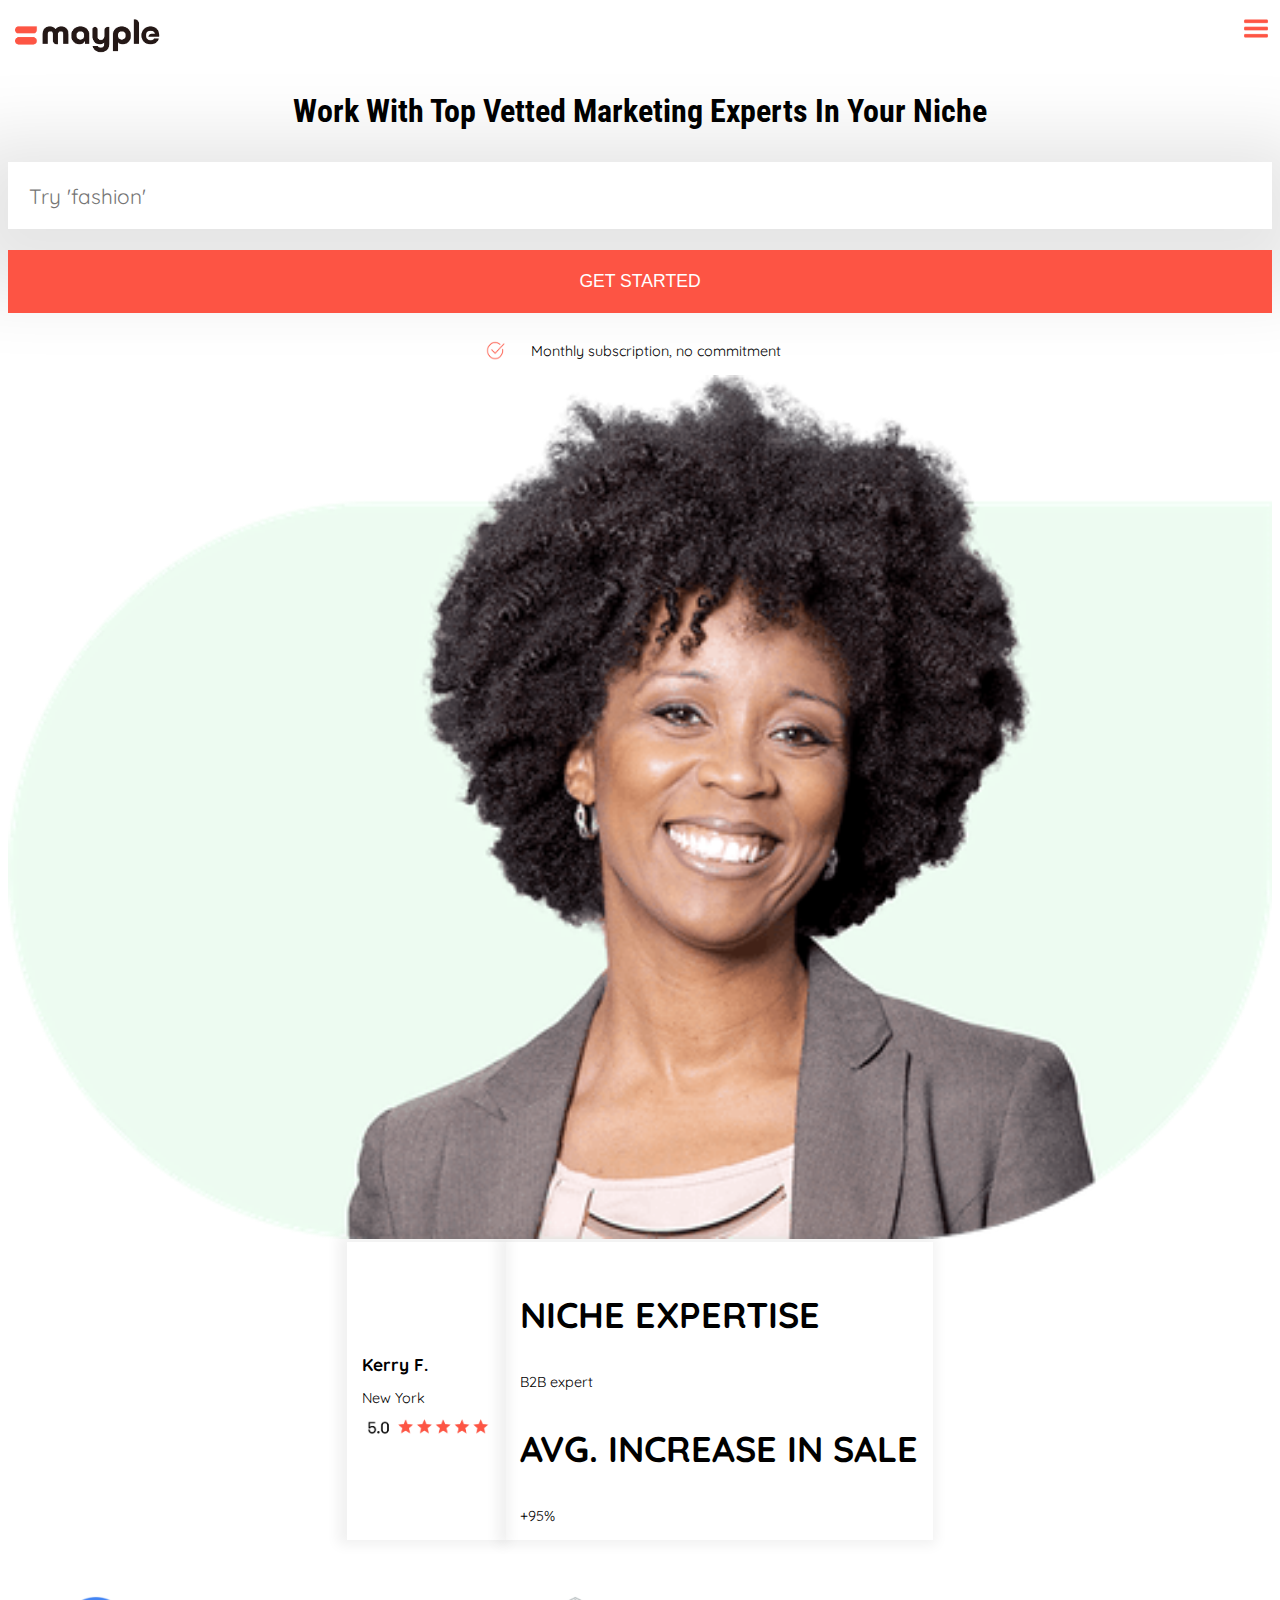
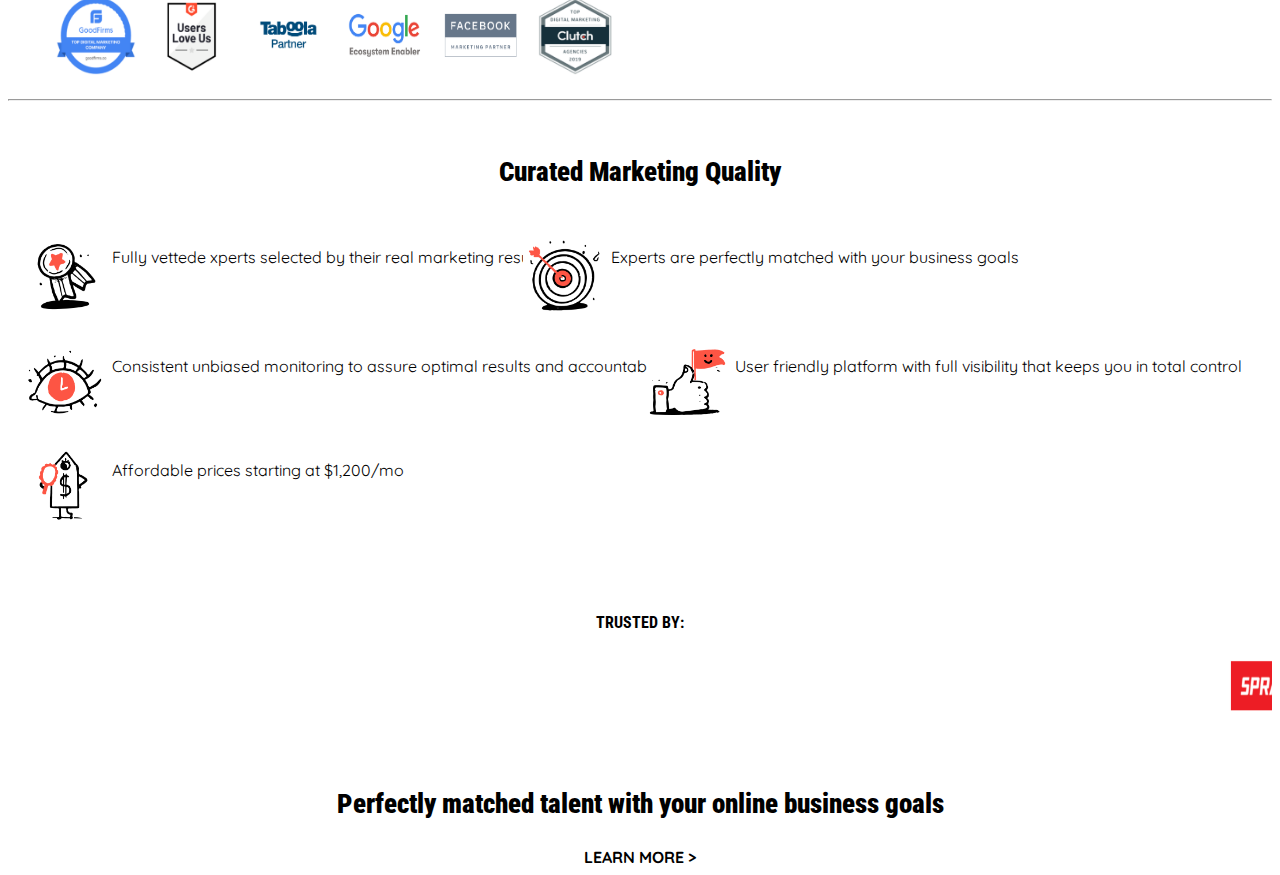
==== index.html @ 80dc0b71 "Add files via upload" ====
<!doctype html>
<html lang="nl">
	
	<head>
		<meta charset="UTF-8">
		<meta name="author" content="Michelle Schoen">
		<meta name="viewport" content="width=device-width, initial-scale=1">
		
		<title>Naam van je site en/of pagina</title>
		
		<link href="styles/style.css" rel="stylesheet">
		<link href="https://fonts.googleapis.com/css2?family=Roboto+Condensed:wght@400;700&display=swap" rel="stylesheet">
		<link href="https://fonts.googleapis.com/css2?family=Quicksand&display=swap" rel="stylesheet">
		<link href="https://fonts.googleapis.com/css2?family=Quicksand:wght@600&display=swap" rel="stylesheet">
	</head>
	<body>
		<header>
			<a href="default.asp">
				<img src="images/logo.png" alt="logo van Mayple">
			</a>
			<nav>
				<a href="default.asp">
					<img src="images/icon.png" alt="menu">
				</a>
			</nav>
			
		</header>
		<main>
			<h1>Work With Top Vetted Marketing Experts In Your Niche</h1>
			<form action="#">
				<input type= "search" name="search" placeholder="Try 'fashion'"> </input>
				<input type= "submit" value="Get started" > </input>
			</form>
			<div>
				<img src="images/icon3.png" alt="menu">
				<p class="pmetmarge">Monthly subscription, no commitment</p>
			</div>
			<img src="images/persoon1.png" alt="lachend persoon" id="persoon">
			<article>
				<div class="witblok">
					<h2 id="naam-persoon"></h2>
					<p id="locatie"></p>
					<img src="images/sterren.png">
				</div>
				<div class="witblok">
					<h3>NICHE EXPERTISE</h3>
					<p id="expertise"></p>
					
					<h3>AVG. INCREASE IN SALE</h3>
					<p id="sales"></p>
				</div>
			</article>
			<ul>
				<li><img src="images/sponsor1.png"></li>
				<li><img src="images/sponsor2.png"></li>
				<li><img src="images/sponsor3.png"></li>
				<li><img src="images/sponsor4.png"></li>
				<li><img src="images/sponsor5.png"></li>
				<li><img src="images/sponsor6.png"></li>
			</ul>
			<hr>
			
		</main>
		<section>
			<h2 class="titelssections">Curated Marketing Quality</h2>
			<ul>
				<li> <img src="images/lijst0.png">Fully vettede xperts selected by their real marketing results</li>
				<li> <img src="images/lijst1.png">Experts are perfectly matched with your business goals</li>
				<li><img src="images/lijst2.png">Consistent unbiased monitoring to assure optimal results and accountability
					<li><img src="images/lijst3.png">User friendly platform with full visibility that keeps you in total control</li>
					<li><img src="images/lijst4.png">Affordable prices starting at $1,200/mo</li>
				</li>
			</ul>
			<h2 class="sponsortitel">Trusted by:</h2>
			<marquee behavior="scroll" direction="left">
			<img src="images/trusted1.png" width="120" height="80" alt="Natural" />
			<img src="images/trusted2.png" width="120" height="80" alt="Natural" />
			<img src="images/trusted3.png" width="120" height="80" alt="Natural" />
			<img src="images/trusted5.png" width="120" height="80" alt="
			Natural" />
			<img src="images/trusted6.png" width="120" height="80" alt="Natural" />
			<img src="images/trusted7.png" width="120" height="80" alt="Natural" />
			</marquee>
		</section>
		<section>
			<h2 class="titelssections"> Perfectly matched talent with your online business goals </h2>
			<a href="default.asp">LEARN MORE >
			</a>
		</section>
		<script src="scripts/script.js"></script>
	</body>
</html>
---- styles/style.css ----
/* CSS Document */
*, *::after, *::before {
  box-sizing:border-box;  
}

body {
	font-family: 'Quicksand', sans-serif;
}

header {
	display: flex;
	justify-content: space-between;

}

img:nth-child(1) {
	width: 10em;
}

nav img:nth-child(1) {
	width: 2em;
	margin-top: 0.5em;

}

h1 {
text-align: center; 
font-size: 2em;
margin: 1em;
font-family: 'Roboto Condensed', sans-serif;
}

form {
	display: flex;
	flex-direction: column; 
}

input:nth-child(1) {
	border-style: none;
	padding: 1em;
	box-shadow: -5px 19px 72px 44px rgba(0,0,0,0.10);
	margin-bottom: 1em;
	font-size: 1.3em;
	font-family: 'Quicksand', sans-serif;
}

input:nth-child(2) {
	border-style: none;
	padding: 1.2em;
	background-color: #fd5444;
	text-transform: uppercase;
	color: white;
	font-size: 1.1em;
}
div img:nth-child(1) {
	width: 1.5em;
	height: 1.5em;
	margin-top: 0.8em;
	margin-right: 0.7em
}

main div {
	display: flex;
	font-size: 0.9em;
	justify-content: center;
	margin-top: 1em;
}

#persoon {
	width: 100%
}

ul {
	list-style: none;
	display: flex;
	flex-wrap: wrap;	
}

li img:nth-child(1){
	width: 6em;
	padding: 0.5em;
}


article img {
	width: 9em;
	padding-top: 0.5em;
	padding-left: -0.5em;

}

h2 {
font-size: 1.2em;
font-weight: 900;

}

h3 {font-size: 2.8vw;

}

article {

	display: flex;
	justify-content: center;
	width: 100%;
	margin-top: -1em;
}

.witblok {
	display: flex;
	flex-direction: column;
	box-shadow: -3px -1px 12px 6px rgba(0,0,0,0.06);
	padding: 1em;
	padding-right: 1em;
	border-style: solid 1px gray;

} 

.pmetmarge {
	margin: 1em;
}

p {
	margin: 0em;
}


hr {
	background-color: #D1D3D4;
}


li {
	display: flex;
	margin-top: 2em;

}

section li img {
	margin-top: -1.2em;
}

section li{
margin-left: -2em;
}

.sponsortitel{
	font-size: 1em;
	font-family: 'Roboto Condensed', sans-serif;
	font-weight: bold;
	text-transform: uppercase;
	text-align: center;
	margin-top: 5em;
}

.titelssections {
	font-family: 'Roboto Condensed', sans-serif;
	text-align: center; 
	font-size: 1.7em;
	margin: 1em;
	margin-top: 2em;
}

a {
	text-decoration: none;
	color: black;
	font-weight: 900;
	display: flex;
	justify-content: center;
}
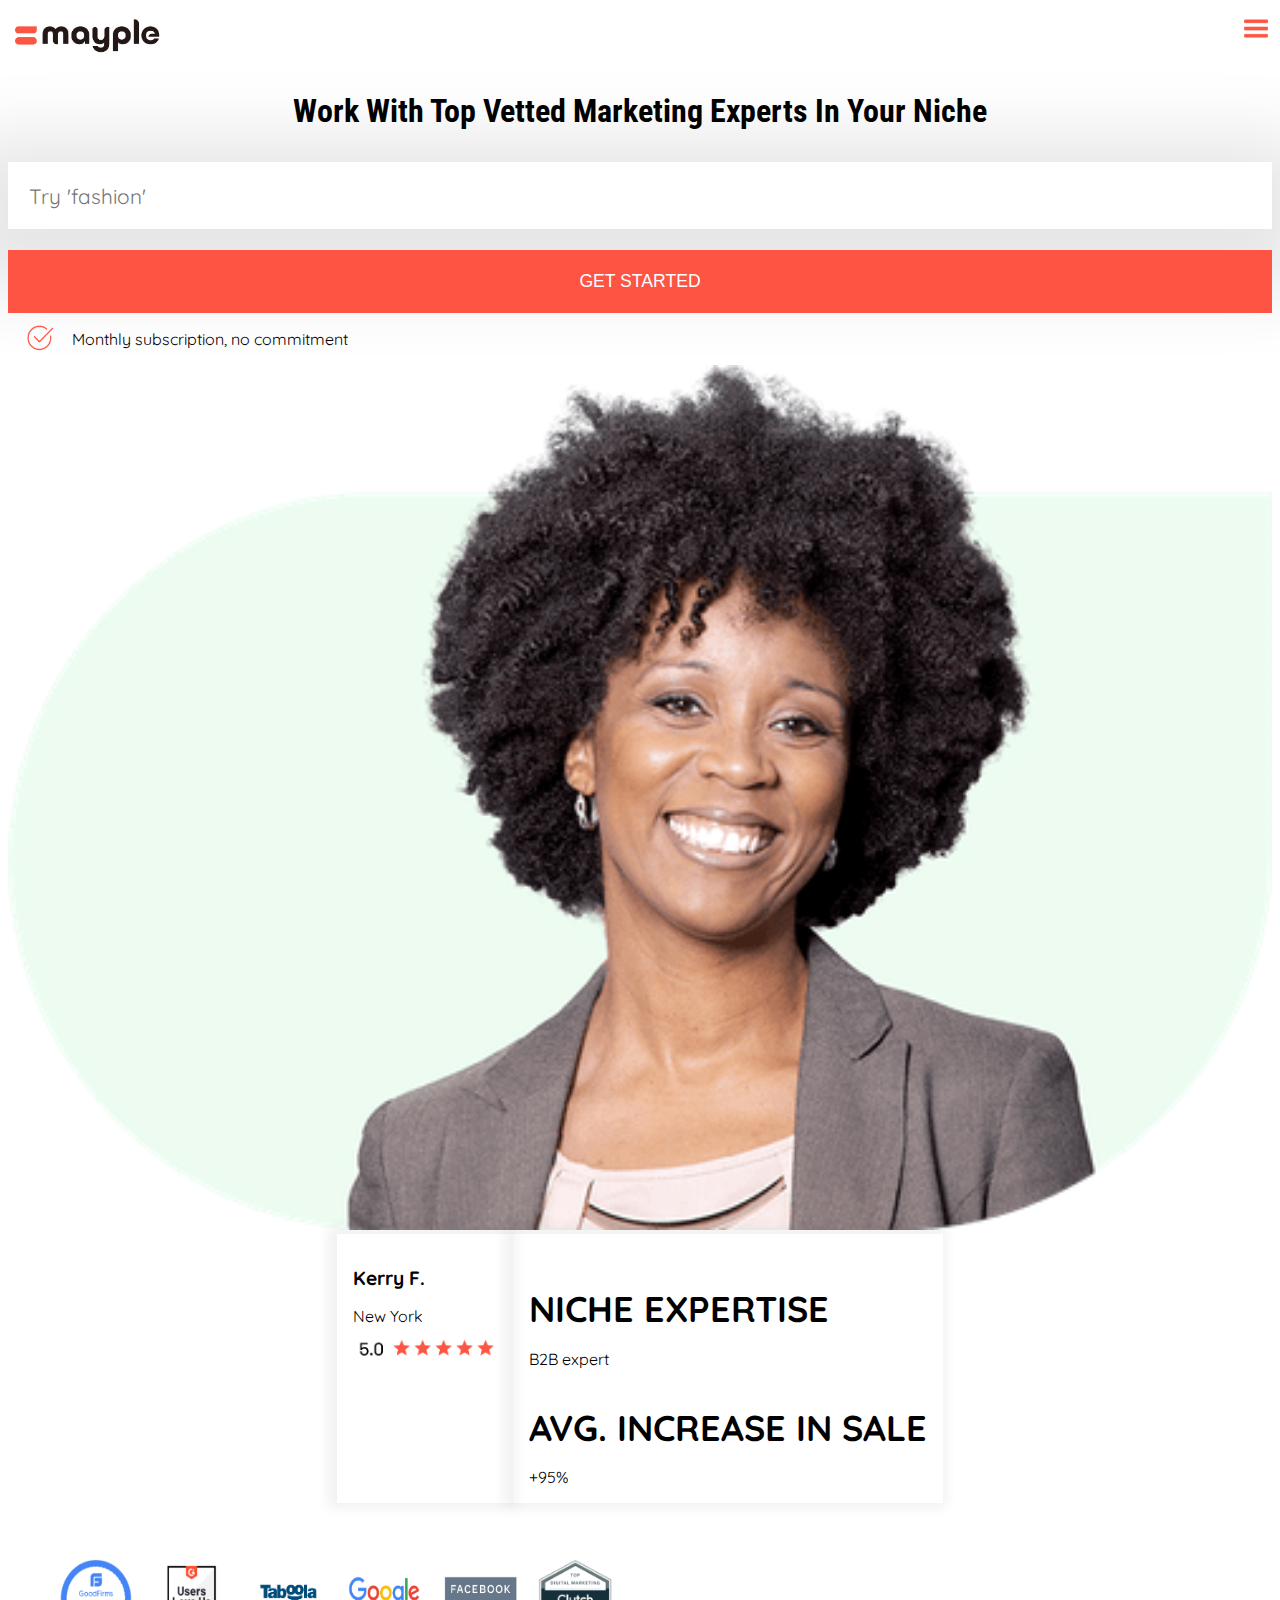
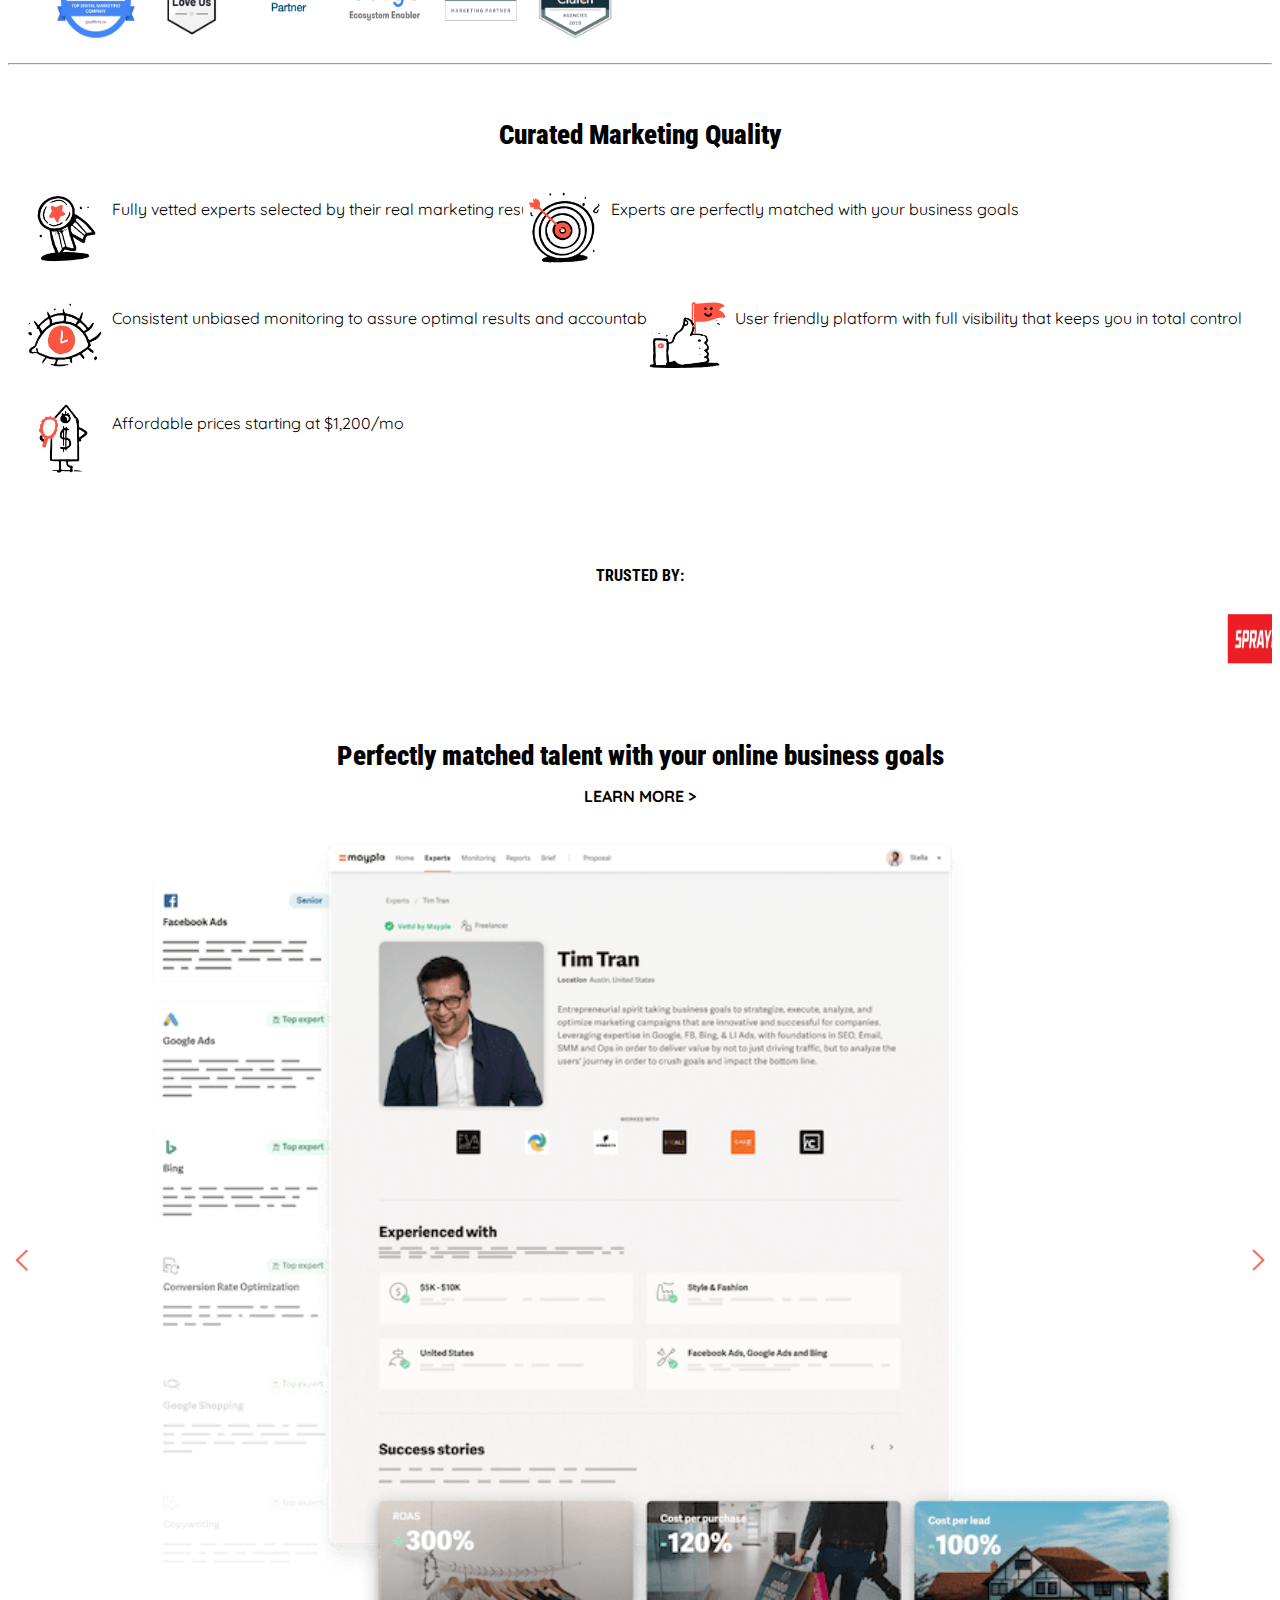
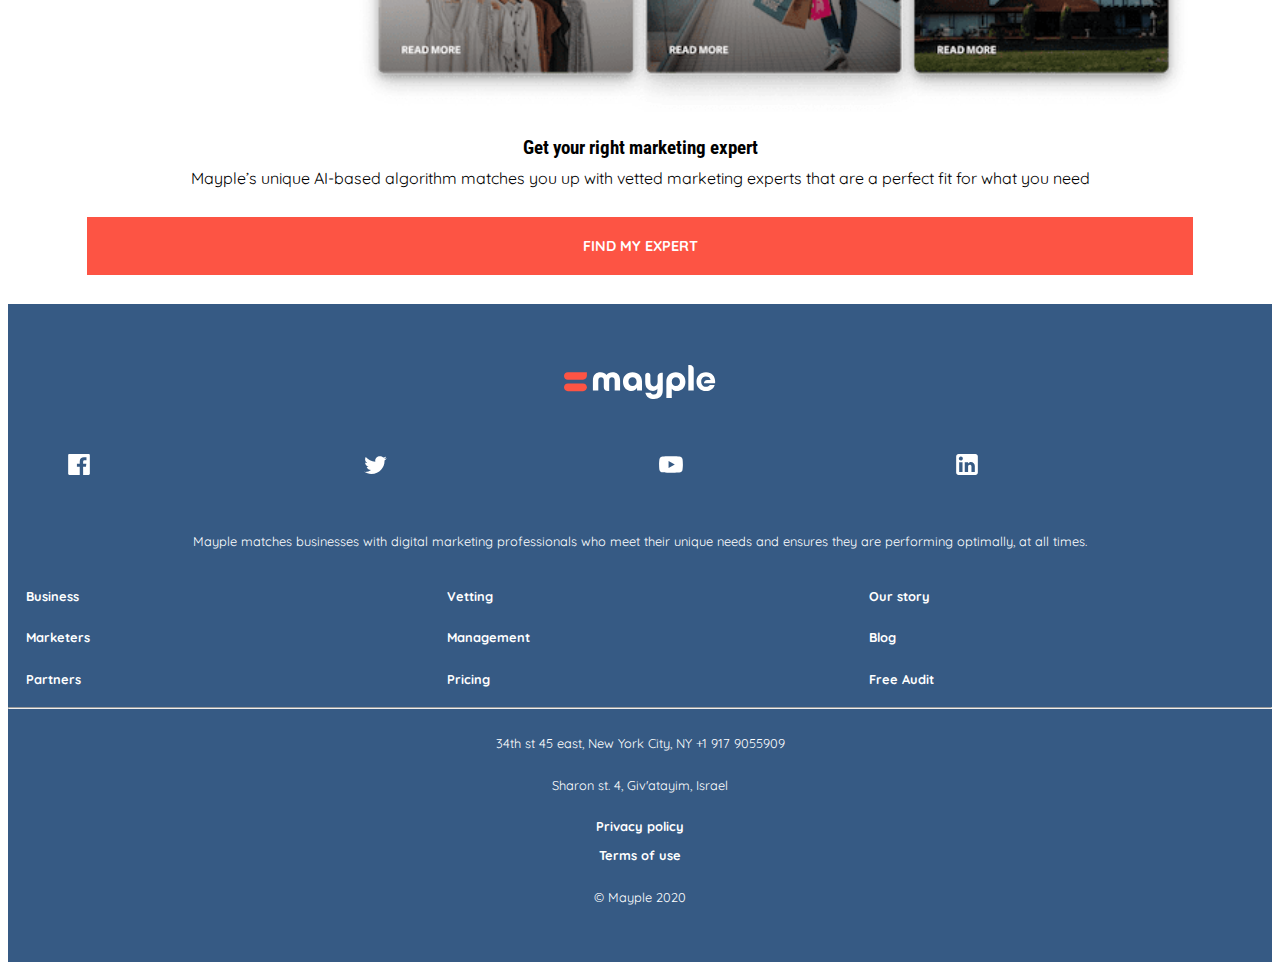
==== commit 6c42470f: "Add files via upload" ====
--- a/index.html
+++ b/index.html
@@ -28,21 +28,21 @@
 		<main>
 			<h1>Work With Top Vetted Marketing Experts In Your Niche</h1>
 			<form action="#">
-				<input type= "search" name="search" placeholder="Try 'fashion'"> </input>
-				<input type= "submit" value="Get started" > </input>
+				<input type= "search" name="search" placeholder="Try 'fashion'">
+				<input type= "submit" value="Get started" >
 			</form>
 			<div>
 				<img src="images/icon3.png" alt="menu">
-				<p class="pmetmarge">Monthly subscription, no commitment</p>
+				<p>Monthly subscription, no commitment</p>
 			</div>
 			<img src="images/persoon1.png" alt="lachend persoon" id="persoon">
 			<article>
-				<div class="witblok">
+				<div >
 					<h2 id="naam-persoon"></h2>
 					<p id="locatie"></p>
 					<img src="images/sterren.png">
 				</div>
-				<div class="witblok">
+				<div >
 					<h3>NICHE EXPERTISE</h3>
 					<p id="expertise"></p>
 					
@@ -62,31 +62,68 @@
 			
 		</main>
 		<section>
-			<h2 class="titelssections">Curated Marketing Quality</h2>
+			<h2>Curated Marketing Quality</h2>
 			<ul>
-				<li> <img src="images/lijst0.png">Fully vettede xperts selected by their real marketing results</li>
+				<li> <img src="images/lijst0.png">Fully vetted experts selected by their real marketing results</li>
 				<li> <img src="images/lijst1.png">Experts are perfectly matched with your business goals</li>
 				<li><img src="images/lijst2.png">Consistent unbiased monitoring to assure optimal results and accountability
 					<li><img src="images/lijst3.png">User friendly platform with full visibility that keeps you in total control</li>
 					<li><img src="images/lijst4.png">Affordable prices starting at $1,200/mo</li>
-				</li>
-			</ul>
-			<h2 class="sponsortitel">Trusted by:</h2>
-			<marquee behavior="scroll" direction="left">
-			<img src="images/trusted1.png" width="120" height="80" alt="Natural" />
-			<img src="images/trusted2.png" width="120" height="80" alt="Natural" />
-			<img src="images/trusted3.png" width="120" height="80" alt="Natural" />
-			<img src="images/trusted5.png" width="120" height="80" alt="
-			Natural" />
-			<img src="images/trusted6.png" width="120" height="80" alt="Natural" />
-			<img src="images/trusted7.png" width="120" height="80" alt="Natural" />
-			</marquee>
-		</section>
-		<section>
-			<h2 class="titelssections"> Perfectly matched talent with your online business goals </h2>
-			<a href="default.asp">LEARN MORE >
-			</a>
-		</section>
+				</ul>
+				<h2>Trusted by:</h2>
+				<marquee behavior="scroll" direction="left">
+				<img src="images/trusted1.png" width="120" height="80" alt="Natural" />
+				<img src="images/trusted2.png" width="120" height="80" alt="Natural" />
+				<img src="images/trusted3.png" width="120" height="80" alt="Natural" />
+				<img src="images/trusted5.png" width="120" height="80" alt="
+				Natural" />
+				<img src="images/trusted6.png" width="120" height="80" alt="Natural" />
+				<img src="images/trusted7.png" width="120" height="80" alt="Natural" />
+				</marquee>
+			</section>
+			<section>
+				<h2> Perfectly matched talent with your online business goals </h2>
+				<a href="default.asp">LEARN MORE >
+				</a>
+				<div>
+					<article>
+						<img src="images/fotocar1.png">
+						<h3>Get your right marketing expert</h3>
+						<p>Mayple’s unique AI-based algorithm matches you up with vetted marketing experts that are a perfect fit for what you need</p>
+					</article>
+					<button><img src="images/pijllinks.png"></button>
+					<button><img src="images/pijlrechts.png"></button>
+				</div>
+				<a href="#">find my expert</a>
+			</section>
+			<footer>
+				<a href="#"><img src="images/logofooter.svg"></a>
+				<div>
+					<a href="#"><img src="images/social1.svg"></a>
+					<a href="#"><img src="images/social2.svg"></a>
+					<a href="#"><img src="images/social3.svg"></a>
+					<a href="#"><img src="images/social4.svg"></a>
+				</div>
+				<p>Mayple matches businesses with digital marketing professionals who meet their unique needs and ensures they are performing optimally, at all times.</p>
+				<div>
+					<a href="#">Business</a>
+					<a href="#">Vetting</a>
+					<a href="#">Our story</a>
+					<a href="#">Marketers</a>
+					<a href="#">Management</a>
+					<a href="#">Blog</a>
+					<a href="#">Partners</a>
+					<a href="#">Pricing</a>
+					<a href="#">Free Audit</a>
+				</div>
+				<hr>
+				<p>34th st 45 east, New York City, NY +1 917 9055909</p>
+				<p>Sharon st. 4, Giv'atayim, Israel</p>
+				<a href="#">Privacy policy</a>
+				<a href="#">Terms of use</a>
+				<p>© Mayple 2020</p>
+			</div>
+		</footer>
 		<script src="scripts/script.js"></script>
 	</body>
 </html>--- a/styles/style.css
+++ b/styles/style.css
@@ -13,7 +13,7 @@
 
 }
 
-img:nth-child(1) {
+header > a:first-of-type img:first-of-type {
 	width: 10em;
 }
 
@@ -30,6 +30,17 @@
 font-family: 'Roboto Condensed', sans-serif;
 }
 
+main div:first-of-type {
+	display: flex;
+}
+
+main > div:nth-of-type(1) img:first-of-type{
+	width: 2em;
+	height: 2em;
+	margin-left: 1em;
+	margin-top: 0.5em;
+}
+
 form {
 	display: flex;
 	flex-direction: column; 
@@ -52,11 +63,11 @@
 	color: white;
 	font-size: 1.1em;
 }
-div img:nth-child(1) {
+/*main div:first-of-type img:first-of-type {
 	width: 1.5em;
 	height: 1.5em;
 	margin-top: 0.8em;
-	margin-right: 0.7em
+	margin-right: 0.7em*/
 }
 
 main div {
@@ -67,7 +78,8 @@
 }
 
 #persoon {
-	width: 100%
+	width: 100%;
+	margin-bottom:1em;
 }
 
 ul {
@@ -82,7 +94,7 @@
 }
 
 
-article img {
+main article img {
 	width: 9em;
 	padding-top: 0.5em;
 	padding-left: -0.5em;
@@ -96,10 +108,11 @@
 }
 
 h3 {font-size: 2.8vw;
-
-}
-
-article {
+	margin-bottom: 0.5em;
+
+}
+
+main article {
 
 	display: flex;
 	justify-content: center;
@@ -107,7 +120,7 @@
 	margin-top: -1em;
 }
 
-.witblok {
+main article div {
 	display: flex;
 	flex-direction: column;
 	box-shadow: -3px -1px 12px 6px rgba(0,0,0,0.06);
@@ -117,7 +130,7 @@
 
 } 
 
-.pmetmarge {
+main > div:first-of-type p{
 	margin: 1em;
 }
 
@@ -145,7 +158,17 @@
 margin-left: -2em;
 }
 
-.sponsortitel{
+section:nth-of-type(2) h2, section:nth-of-type(1) h2:first-of-type {
+	font-family: 'Roboto Condensed', sans-serif;
+	text-align: center; 
+	font-size: 1.7em;
+	margin: 0.5em;
+	margin-top: 2em;
+}
+
+
+
+section:first-of-type > h2:nth-of-type(2) {
 	font-size: 1em;
 	font-family: 'Roboto Condensed', sans-serif;
 	font-weight: bold;
@@ -154,14 +177,6 @@
 	margin-top: 5em;
 }
 
-.titelssections {
-	font-family: 'Roboto Condensed', sans-serif;
-	text-align: center; 
-	font-size: 1.7em;
-	margin: 1em;
-	margin-top: 2em;
-}
-
 a {
 	text-decoration: none;
 	color: black;
@@ -169,3 +184,109 @@
 	display: flex;
 	justify-content: center;
 }
+
+section:nth-of-type(2) div{
+	position: relative;
+
+}
+
+section:nth-of-type(2)  article {
+	margin-top: 1em;
+	text-align: center;
+	display: block;
+	
+} 
+
+section:nth-of-type(2)  div article img {
+	width: 100%
+}
+
+section:nth-of-type(2) div article h3 {
+	text-transform: bold;
+	font-size: 1.2em;
+	font-family: 'Roboto Condensed', sans-serif;
+}
+section:nth-of-type(2) > article p {
+	font-size: 0.8em;
+	line-height: 2em;
+	margin-left: 1.5em;
+	margin-right: 1.5em;
+}
+
+section:nth-of-type(2) div > button:first-of-type, section:nth-of-type(2) div > button:nth-of-type(2) {
+	position: absolute;
+	transform: translateY(-200%);
+	top: 50%;
+	width: 1.5em;
+	border-style: none;
+	background-color: white;
+	width: 2em;
+}
+
+section:nth-of-type(2) div button:first-of-type {
+	left: 0;
+}
+
+section:nth-of-type(2) div button:nth-of-type(2) {
+	right:0;
+}
+
+section:nth-of-type(2) a:nth-of-type(2) {
+	border-style: none;
+	background-color: #fd5444;
+	text-transform: uppercase;
+	color: white;
+	font-size: 0.9em;
+	padding: 1.4em;
+	margin:2em;
+	margin-left: 5.5em;
+	margin-right: 5.5em;	
+}
+
+section:nth-of-type(2) div button:first-of-type img, section:nth-of-type(2) div button:nth-of-type(2) img{
+	width: 100%
+}
+
+footer {
+	background-color: #365a84;
+	color: white;
+	padding-top:3em;
+	padding-bottom: 2em;
+
+}
+
+footer div:first-of-type {
+	display: grid;
+	grid-template-columns: 1fr 1fr 1fr 1fr;
+	margin: 2.5em;
+}
+
+footer div a img {
+	width: 2em;
+}
+
+footer div:nth-of-type(2) {
+	display: grid; 
+	grid-template-columns: 1fr 1fr 1fr;
+}
+
+footer div a 
+{
+	/*color: white;
+	margin: 1em;*/
+	display: block;
+	padding-left: 0.4em;
+}
+
+footer a {
+	color: white;
+	margin: 1em;
+	font-size: 0.8em;
+}
+
+
+footer > p {
+	text-align: center;
+	font-size: 0.8em;
+	margin: 2em;
+}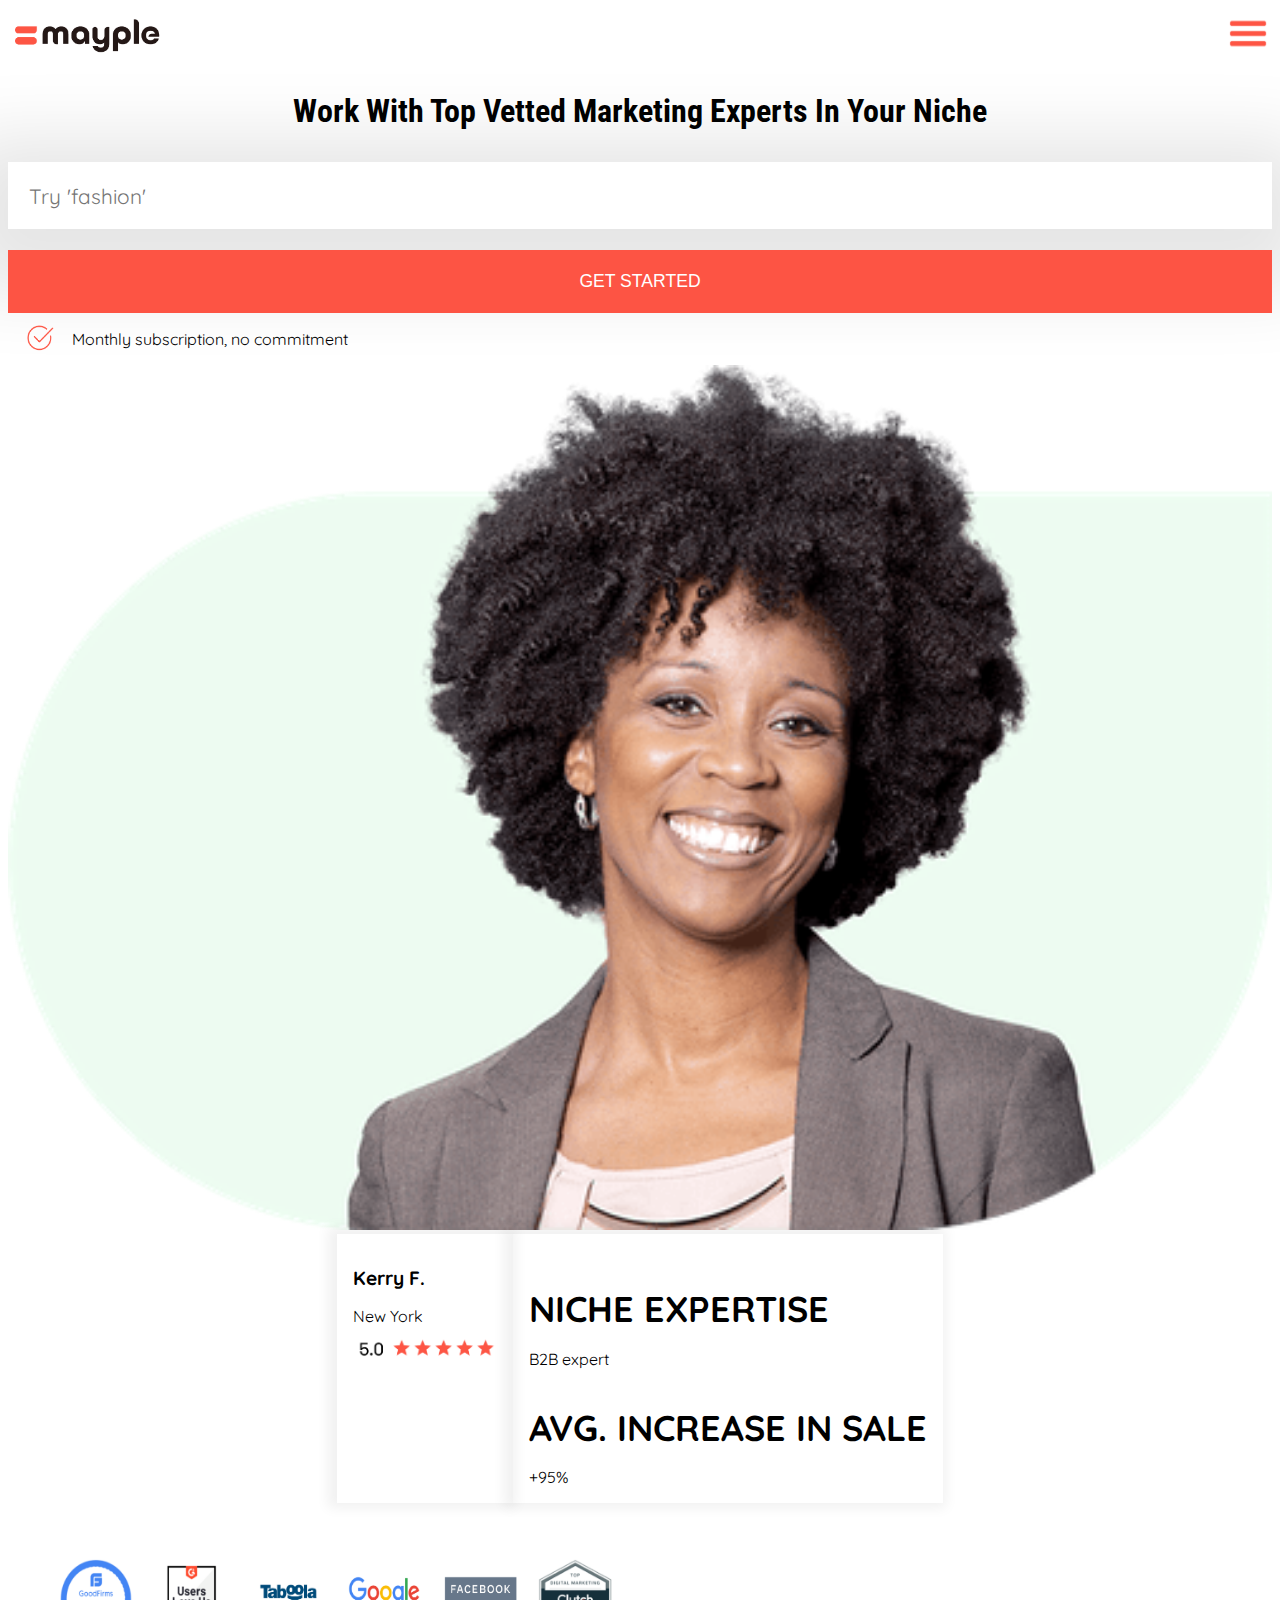
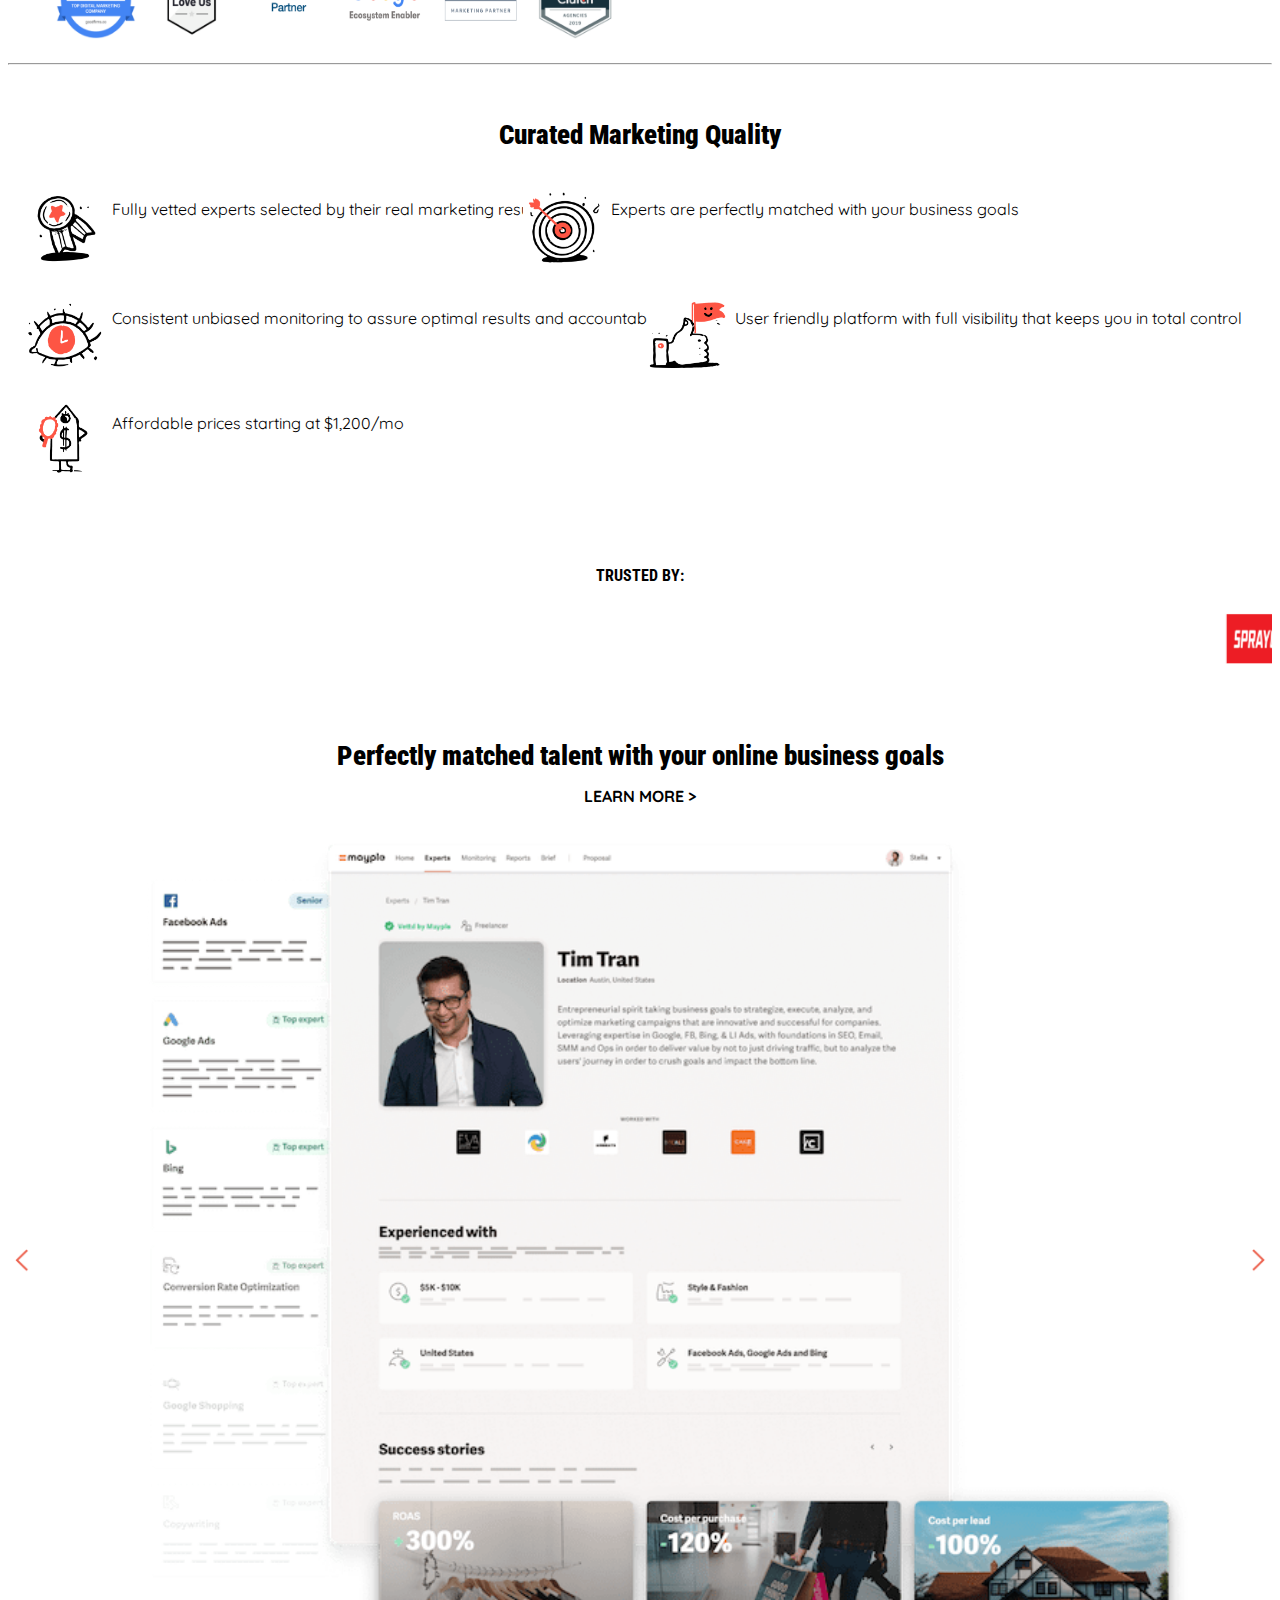
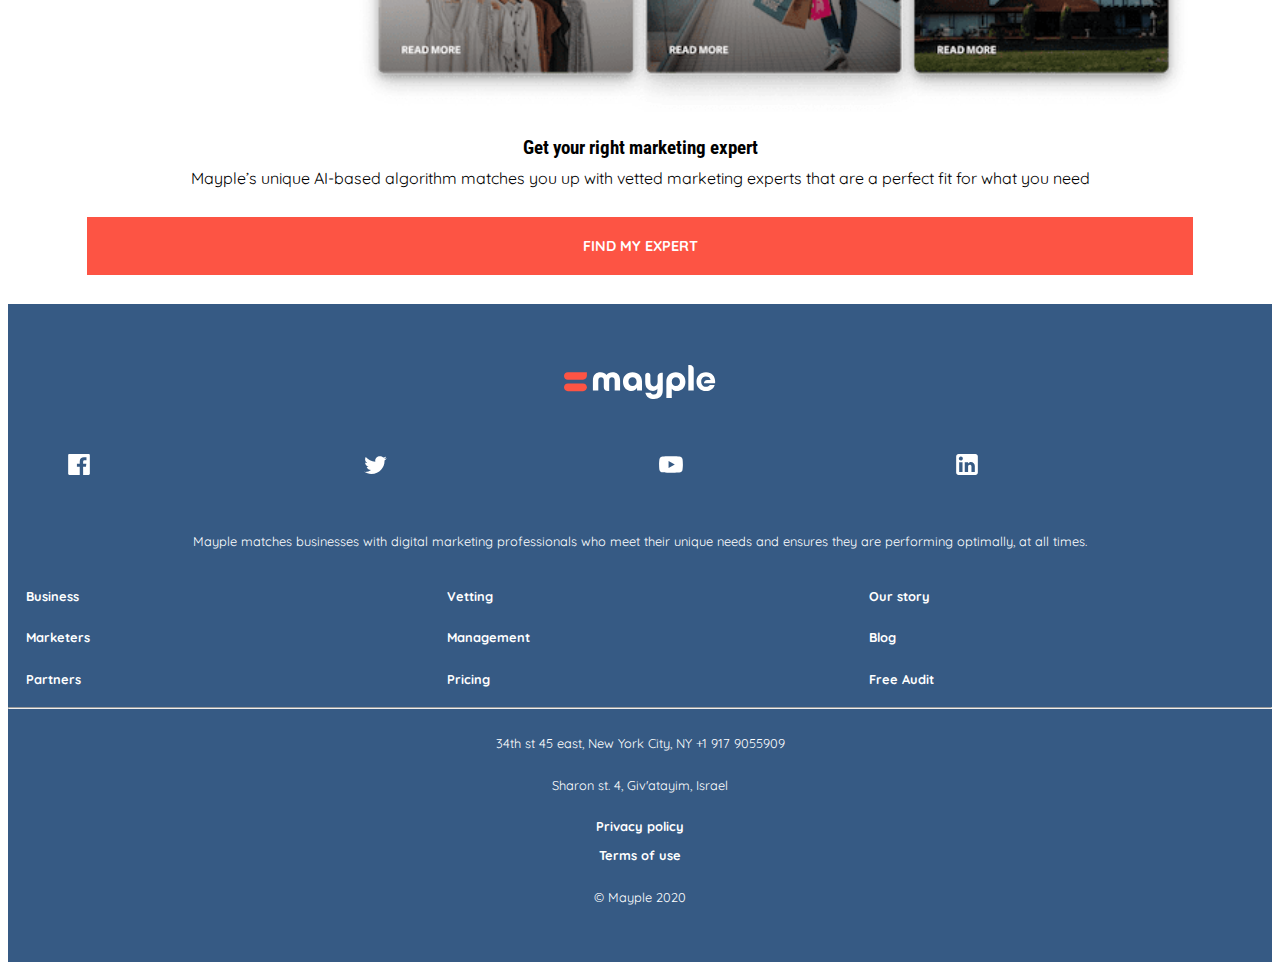
==== commit 90ca7ae6: "Add files via upload" ====
--- a/index.html
+++ b/index.html
@@ -18,11 +18,9 @@
 			<a href="default.asp">
 				<img src="images/logo.png" alt="logo van Mayple">
 			</a>
-			<nav>
-				<a href="default.asp">
-					<img src="images/icon.png" alt="menu">
-				</a>
-			</nav>
+			<a href="default.asp">
+				<img src="images/icon.png" alt="menu">
+			</a>
 			
 		</header>
 		<main>
--- a/styles/style.css
+++ b/styles/style.css
@@ -17,9 +17,10 @@
 	width: 10em;
 }
 
-nav img:nth-child(1) {
-	width: 2em;
+header > a:nth-of-type(2) img:first-of-type {
+	width: 3em;
 	margin-top: 0.5em;
+	height: 2.2em;
 
 }
 
@@ -231,7 +232,7 @@
 	right:0;
 }
 
-section:nth-of-type(2) a:nth-of-type(2) {
+section:nth-of-type(2) a:nth-of-type(2), .pagina2 main a {
 	border-style: none;
 	background-color: #fd5444;
 	text-transform: uppercase;
@@ -289,4 +290,135 @@
 	text-align: center;
 	font-size: 0.8em;
 	margin: 2em;
-}+}
+
+.pagina2 {
+	font-size: 1em;
+}
+.pagina2 main > h3 {
+	text-align: center;
+	font-size: 1.2em;
+}
+/*.pagina2 main {
+background-image: url("achtergrond2.svg")
+
+}*/
+.pagina2 main {
+	position: relative;
+	margin-top: 7em;
+	margin-bottom: 8em;
+}
+
+.pagina2 main img:first-of-type {
+	position: absolute;
+	top: 0;
+	 z-index: -1;
+	 width: 100%;
+}
+
+.pagina2 > section:first-of-type h2:nth-of-type(2) {
+	margin-bottom: 2em;
+	font-family: 'Roboto Condensed', sans-serif;
+	text-transform: none;
+	font-size: 1.5em;
+	margin-top: 3em;
+}
+
+.pagina2 > section:first-of-type p {
+	text-align: center;
+	font-size: 1.5;
+	margin: 1em;
+	line-height: 1.5em;
+}
+
+.pagina2 section:first-of-type ul:first-of-type li img {
+	width: 1em;
+	height: 1.7em;
+	margin: 0;
+	padding: 0;
+	margin-bottom: -1.5em;
+	margin-right: 1em;
+}
+
+.pagina2 section:first-of-type > img {
+	width: 100%;
+	margin-top: 3em;
+	margin-bottom: 3em;
+}
+ .pagina2 section:nth-of-type(2) article img {
+ 	width: 90%;
+ 	margin: 1em;
+ }
+
+ .pagina2 section:nth-of-type(2) > h2:first-of-type {
+ 	margin: 2em;
+ }
+ .pagina2 section:nth-of-type(2) article h2{
+ 	text-align: left;
+ 	margin: 0;
+ 	margin-left: 0.7em;
+ 	margin-bottom: 1em;
+ 	margin-top: 1em;
+ }
+.pagina2 section:nth-of-type(2) {
+	position: relative;
+	display: flex;
+	flex-direction: row;
+	justify-content: center;
+}
+
+ .pagina2 section:nth-of-type(2) article {
+ 	text-align: left;
+ 	position: absolute;
+ 	background-color: white;
+ 	width: 90%;
+ 	top: 7em;
+
+ 	
+ }
+
+ .pagina2 section:nth-of-type(2) article p{
+	font-size:1em;
+	margin-bottom:1em; 
+}
+
+ .pagina2 section:nth-of-type(3) {
+ background-color: #fcf4de;
+ margin: 0;
+ margin-top: 25em;
+}
+
+.pagina2 section:nth-of-type(3) h2 {
+	padding-top: 10em;
+	font-family: 'Roboto Condensed', sans-serif;
+	text-transform: none;
+	font-size: 2em;
+	text-align: center;
+	color: #fd5444;
+
+}
+
+.pagina2 section:nth-of-type(3) ul li div h3 {
+font-family: 'Roboto Condensed', sans-serif;
+font-size: 1.5em;
+margin: 0;
+margin-bottom: 0.5em;
+}
+
+.pagina2 section:nth-of-type(3) ul li img  {
+ margin-bottom: 7em;
+ padding: 0;
+ width: 4em;
+ margin-right: 2em;
+}
+	
+/*.pagina2 section:nth-of-type(3) ul li:nth-of-type(2) img {
+	margin-top: 0.2em;*/
+}
+
+/*waarom doet deze het niet???*/
+.pagina2 section:nth-of-type(3) ul li div p {
+	font-size: 0.7em;
+	color: gray;
+	background-color: pink; 
+}
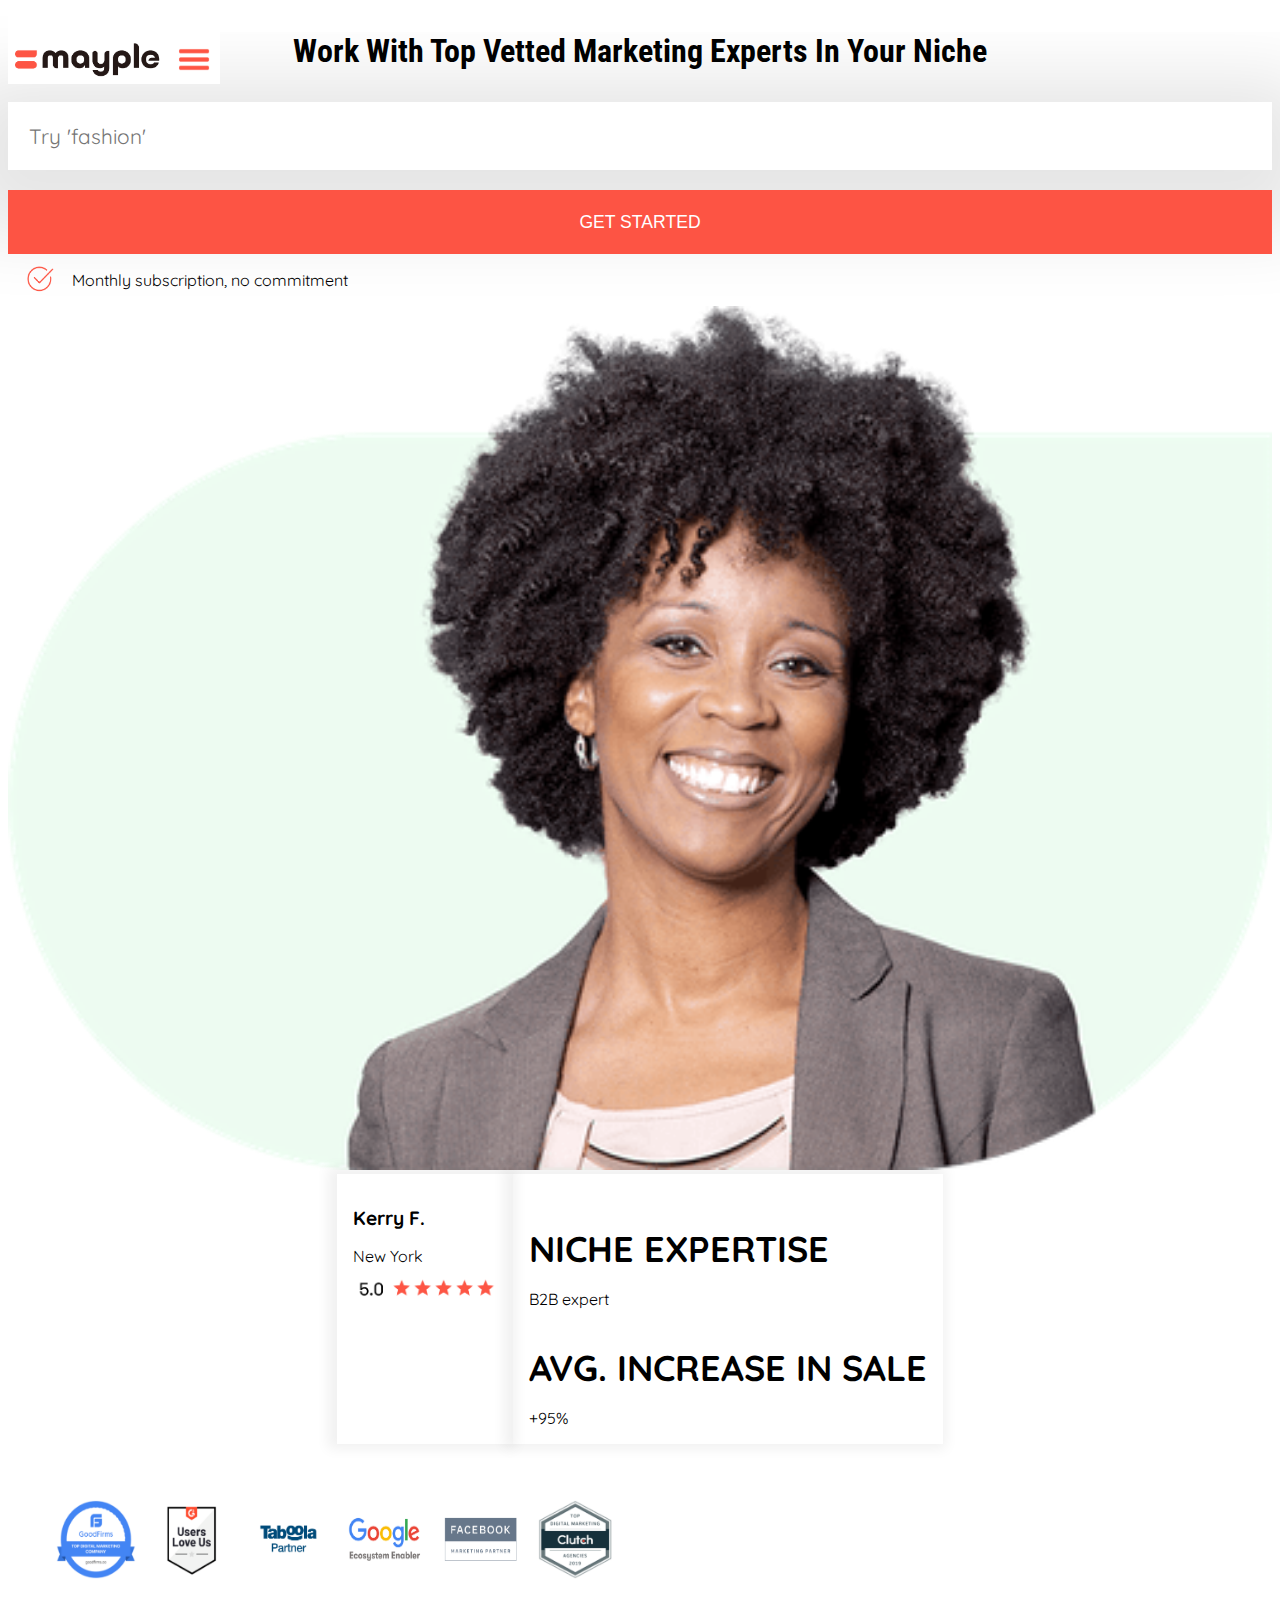
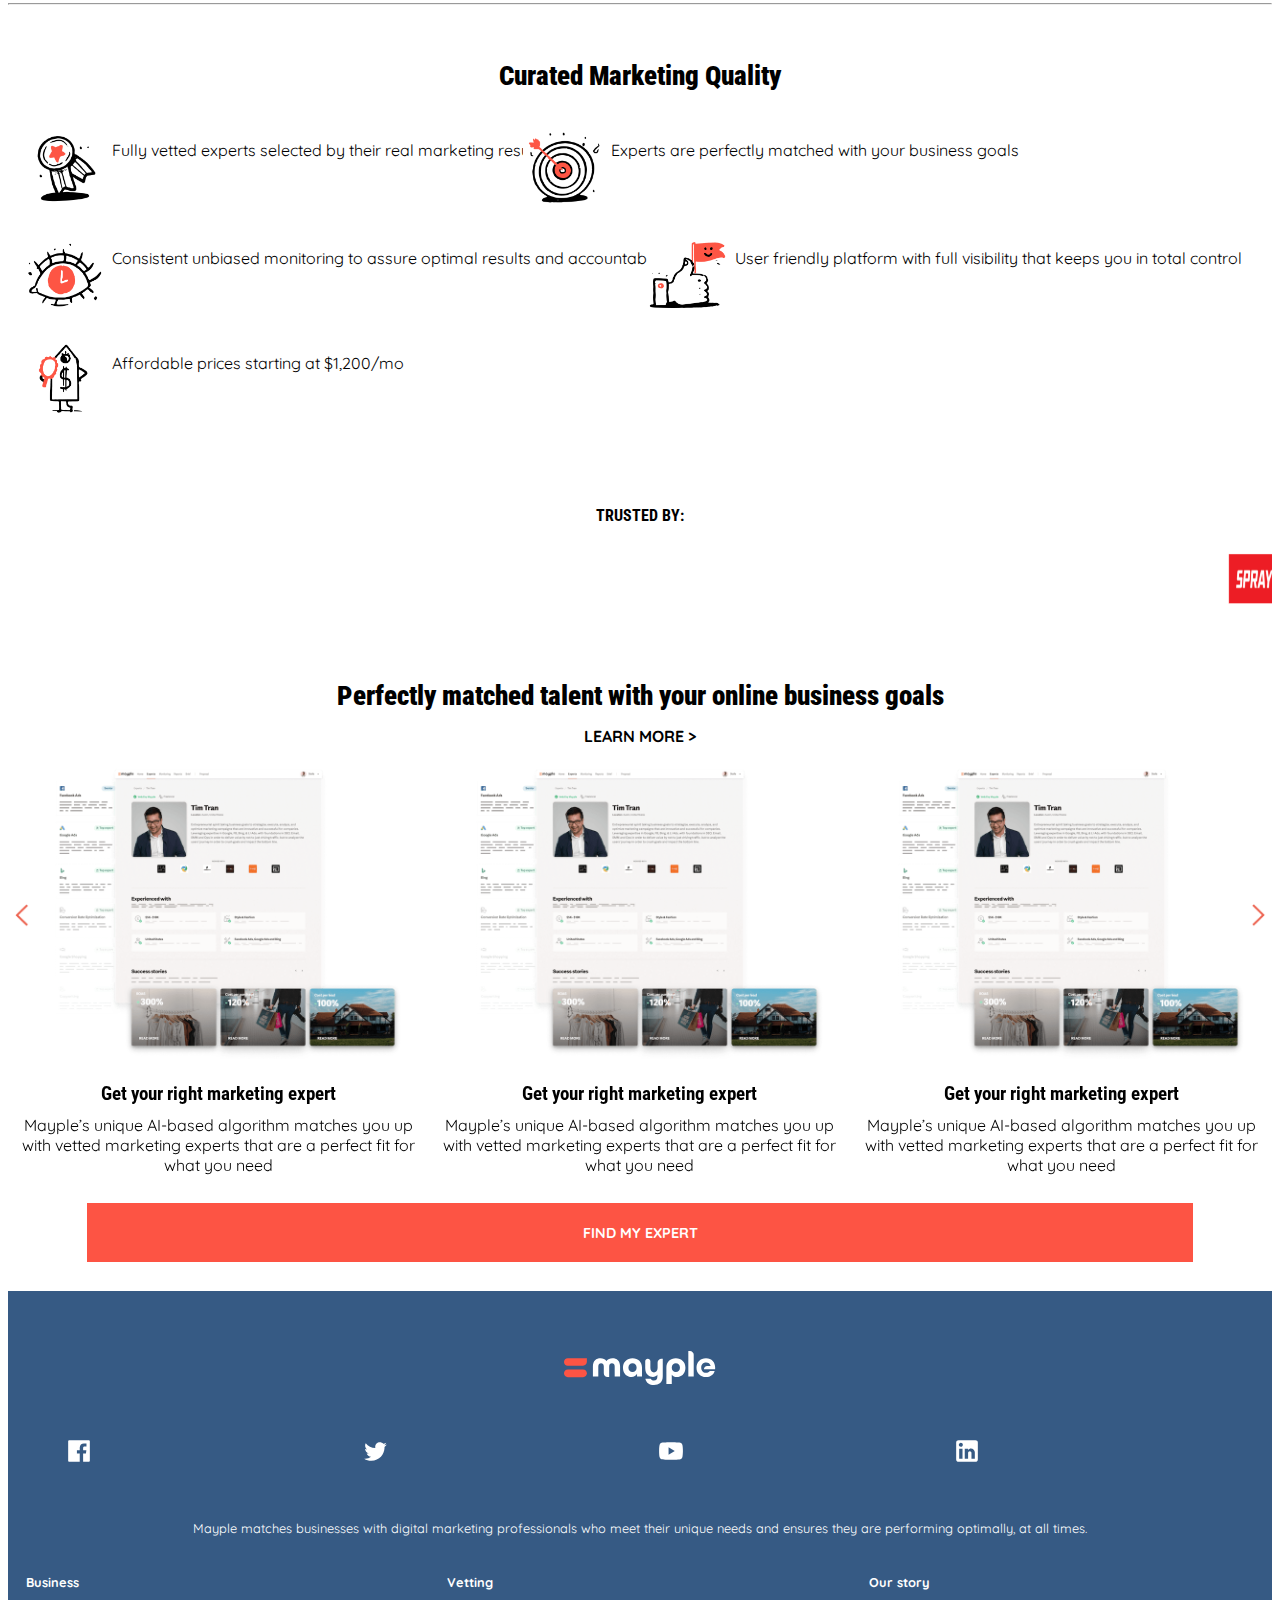
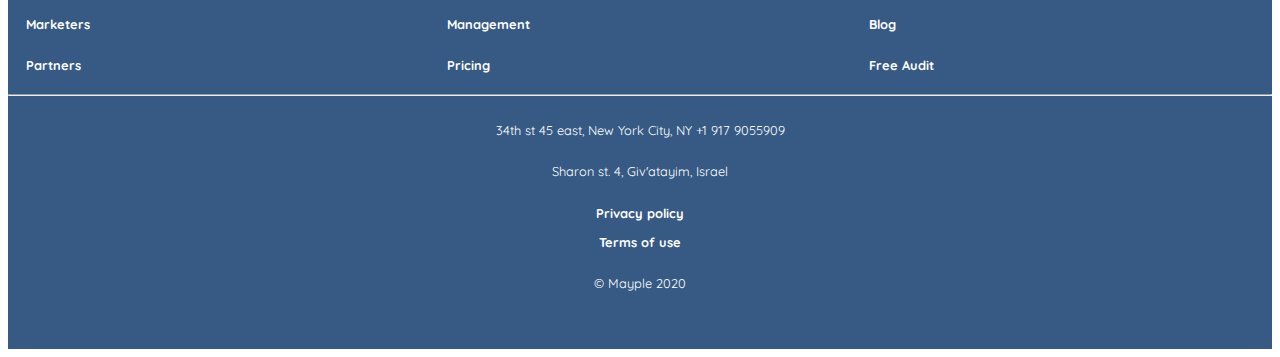
==== commit c25c0d1e: "Add files via upload" ====
--- a/index.html
+++ b/index.html
@@ -15,13 +15,26 @@
 	</head>
 	<body>
 		<header>
-			<a href="default.asp">
+			<a href="index.html">
 				<img src="images/logo.png" alt="logo van Mayple">
 			</a>
-			<a href="default.asp">
+			<button id="hamburger">
 				<img src="images/icon.png" alt="menu">
-			</a>
+			</button>
+			<nav>
+			<a href="#">How can we help?</a>
+			<a href="#">Quality Standard</a>
+			<a href="#">Pricing</a>
+			<a href="ourstory.html">Our Story</a>
+			<a href="#">Blog</a>
+			<hr>
+			<div>
+				<a href="#">Apply as an expert</a>
+				<a href="#">Log In</a>
+				<a href="#">Get started</a>
+			</div>
 			
+			</nav>	
 		</header>
 		<main>
 			<h1>Work With Top Vetted Marketing Experts In Your Niche</h1>
@@ -89,6 +102,16 @@
 						<h3>Get your right marketing expert</h3>
 						<p>Mayple’s unique AI-based algorithm matches you up with vetted marketing experts that are a perfect fit for what you need</p>
 					</article>
+					<article>
+						<img src="images/fotocar1.png">
+						<h3>Get your right marketing expert</h3>
+						<p>Mayple’s unique AI-based algorithm matches you up with vetted marketing experts that are a perfect fit for what you need</p>
+					</article>
+					<article>
+						<img src="images/fotocar1.png">
+						<h3>Get your right marketing expert</h3>
+						<p>Mayple’s unique AI-based algorithm matches you up with vetted marketing experts that are a perfect fit for what you need</p>
+					</article>
 					<button><img src="images/pijllinks.png"></button>
 					<button><img src="images/pijlrechts.png"></button>
 				</div>
--- a/styles/style.css
+++ b/styles/style.css
@@ -10,18 +10,71 @@
 header {
 	display: flex;
 	justify-content: space-between;
-
-}
-
-header > a:first-of-type img:first-of-type {
+	position: fixed;
+
+}
+
+header > a img {
 	width: 10em;
 }
 
-header > a:nth-of-type(2) img:first-of-type {
+header > button img {
 	width: 3em;
 	margin-top: 0.5em;
 	height: 2.2em;
-
+}
+
+header > button {
+	position: relative;
+	z-index: 200;
+	border-style: none;
+	background-color: white;
+}
+
+header > a {
+	position: relative;
+	z-index: 200;
+}
+
+nav {
+	background-color: white;
+	position: absolute;
+	left: 0;
+	top: 0;
+	width: 100vw;
+	height: 72vh;
+	z-index: 100;
+	transform: translateY(-100%);
+	transition: 0.5s;
+}
+.active nav {
+	transform: translateY(0);
+	transition: 0.5s;
+}
+
+nav a{
+	justify-content: left;
+	margin-top: 2em;
+	margin-bottom: 2.5em;
+	font-size: 0.9em;
+	margin-left: 1em
+}
+nav > a:first-of-type {
+	margin-top: 7em;
+}
+
+nav div a{
+	justify-content: center;
+}
+
+nav div a:last-of-type {
+	border-style: none;
+	padding: 1.2em;
+	background-color: #fd5444;
+	text-transform: uppercase;
+	color: white;
+	font-size: 1.1em;
+	margin: 0em 0.5em;
 }
 
 h1 {
@@ -188,6 +241,8 @@
 
 section:nth-of-type(2) div{
 	position: relative;
+	display: flex;
+	overflow-y: scroll;
 
 }
 
@@ -195,6 +250,7 @@
 	margin-top: 1em;
 	text-align: center;
 	display: block;
+	width: 100%;
 	
 } 
 
@@ -253,6 +309,7 @@
 	color: white;
 	padding-top:3em;
 	padding-bottom: 2em;
+
 
 }
 
@@ -386,6 +443,7 @@
  background-color: #fcf4de;
  margin: 0;
  margin-top: 25em;
+ padding-bottom: 6em;
 }
 
 .pagina2 section:nth-of-type(3) h2 {
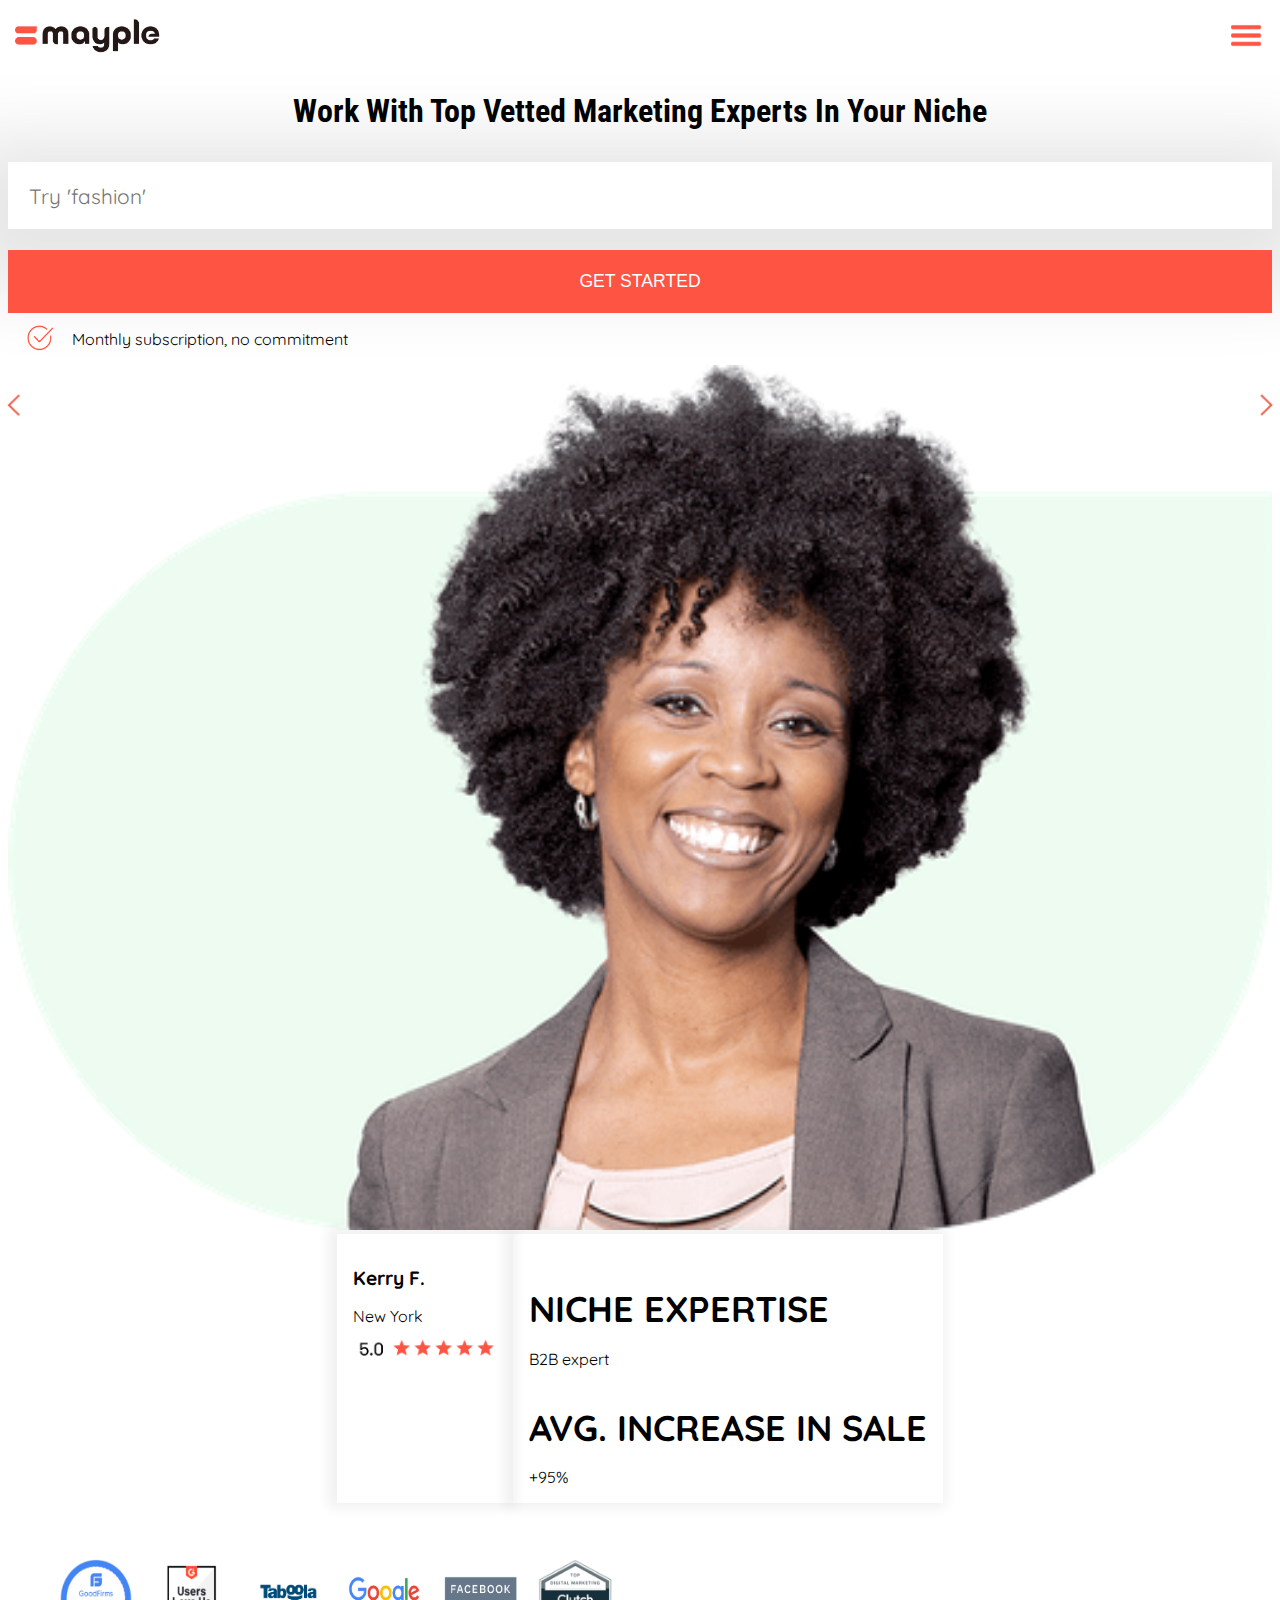
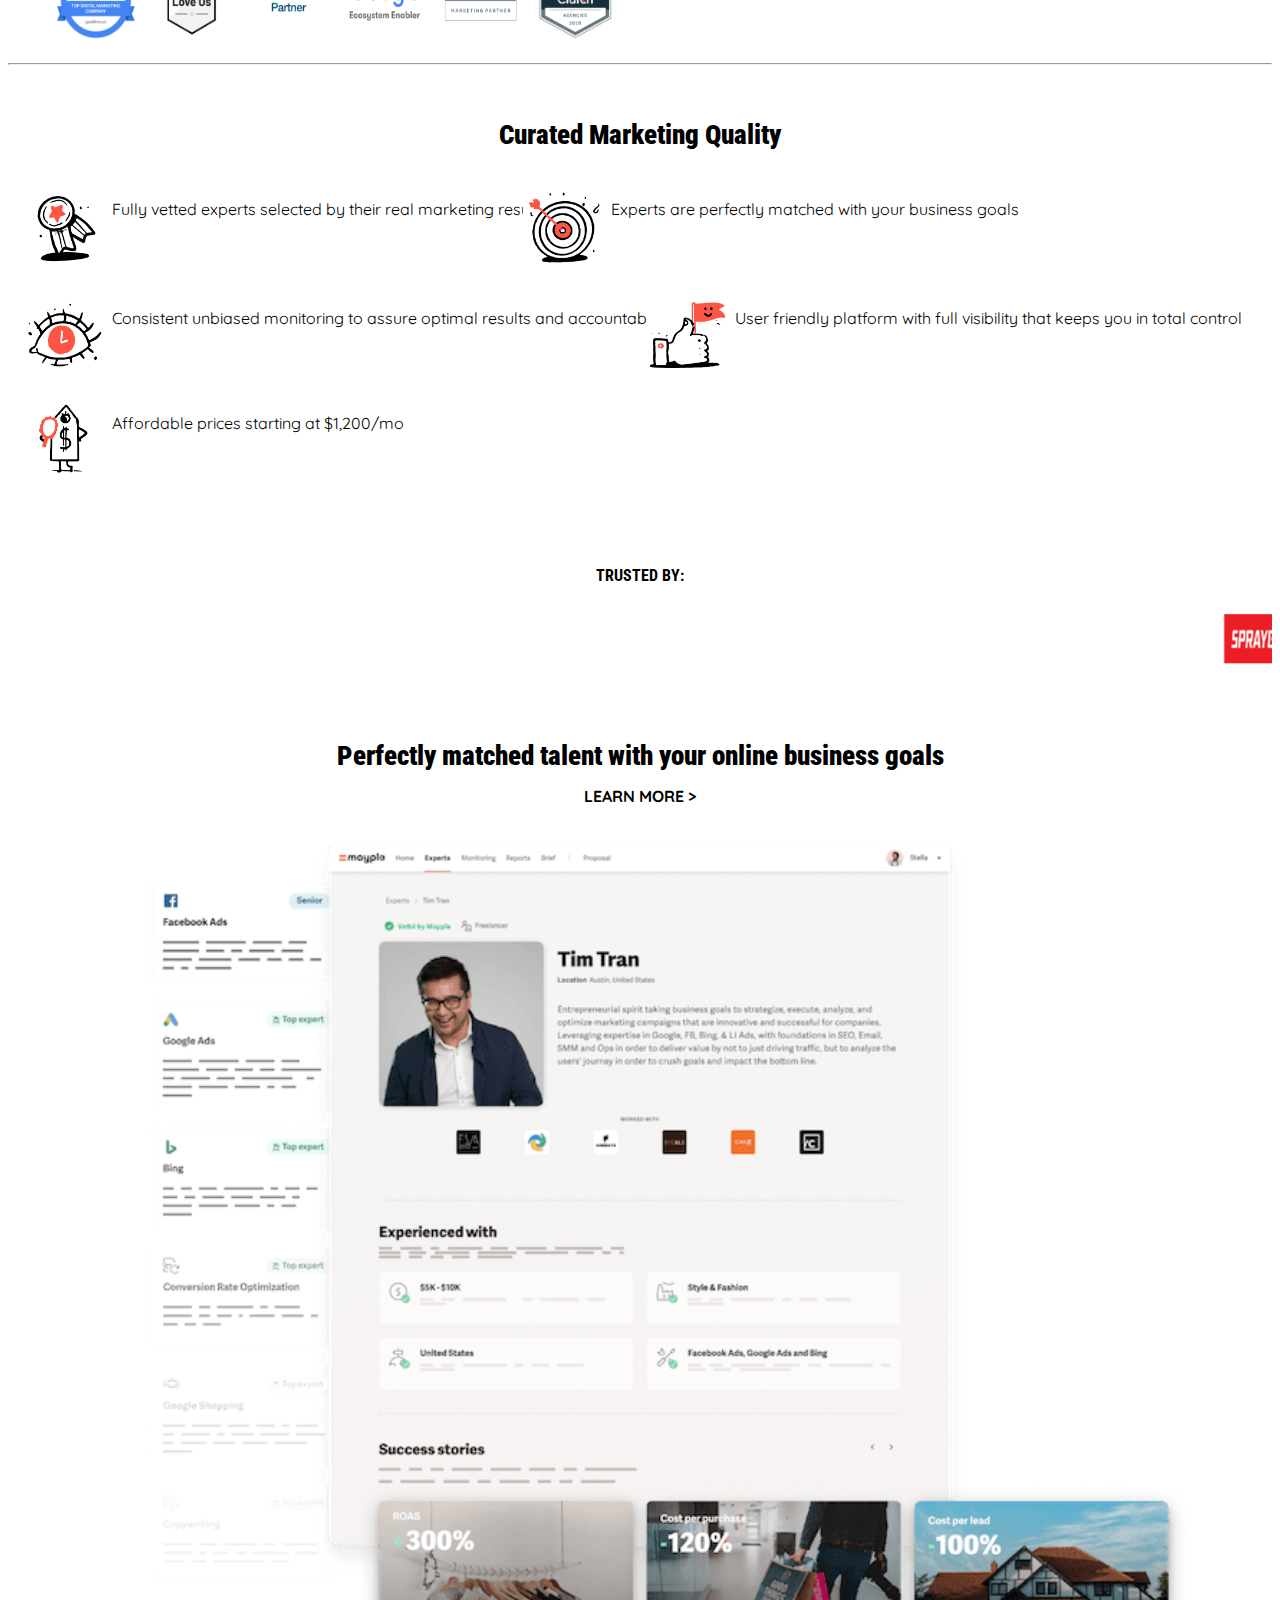
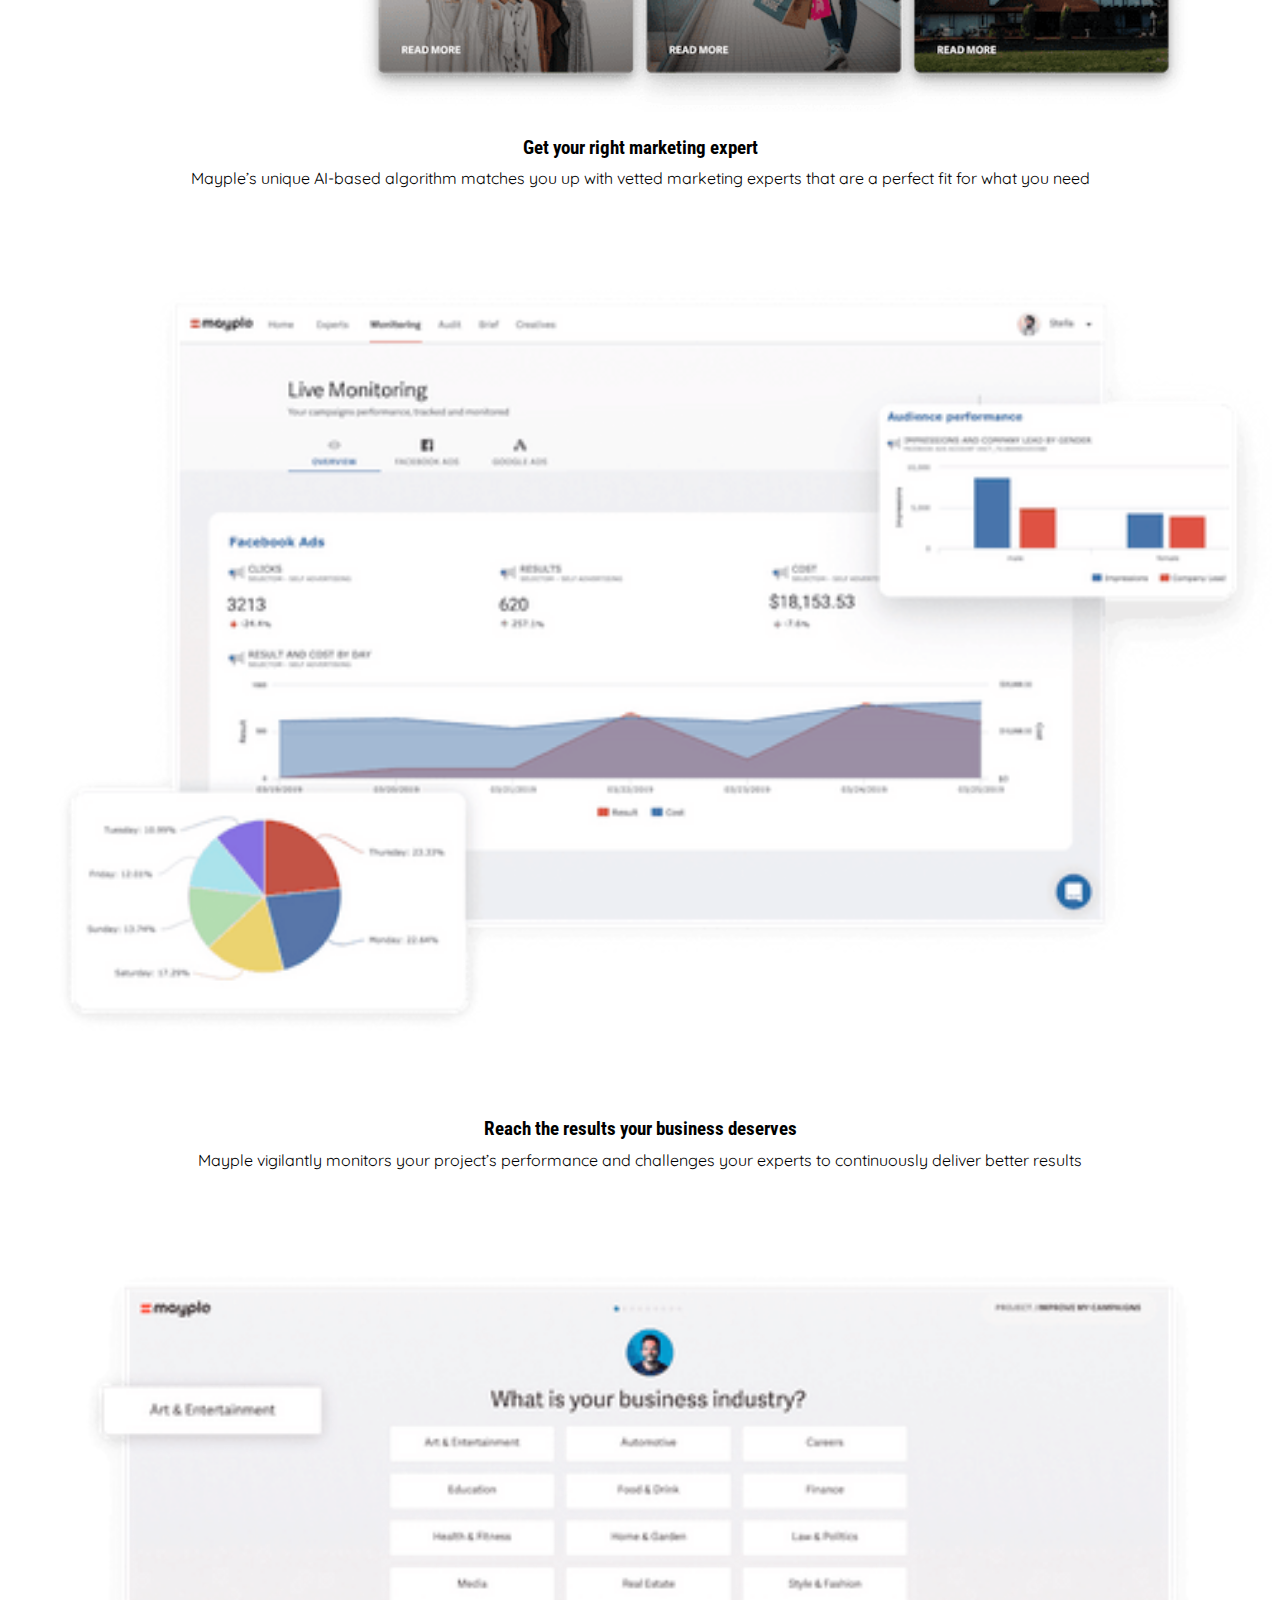
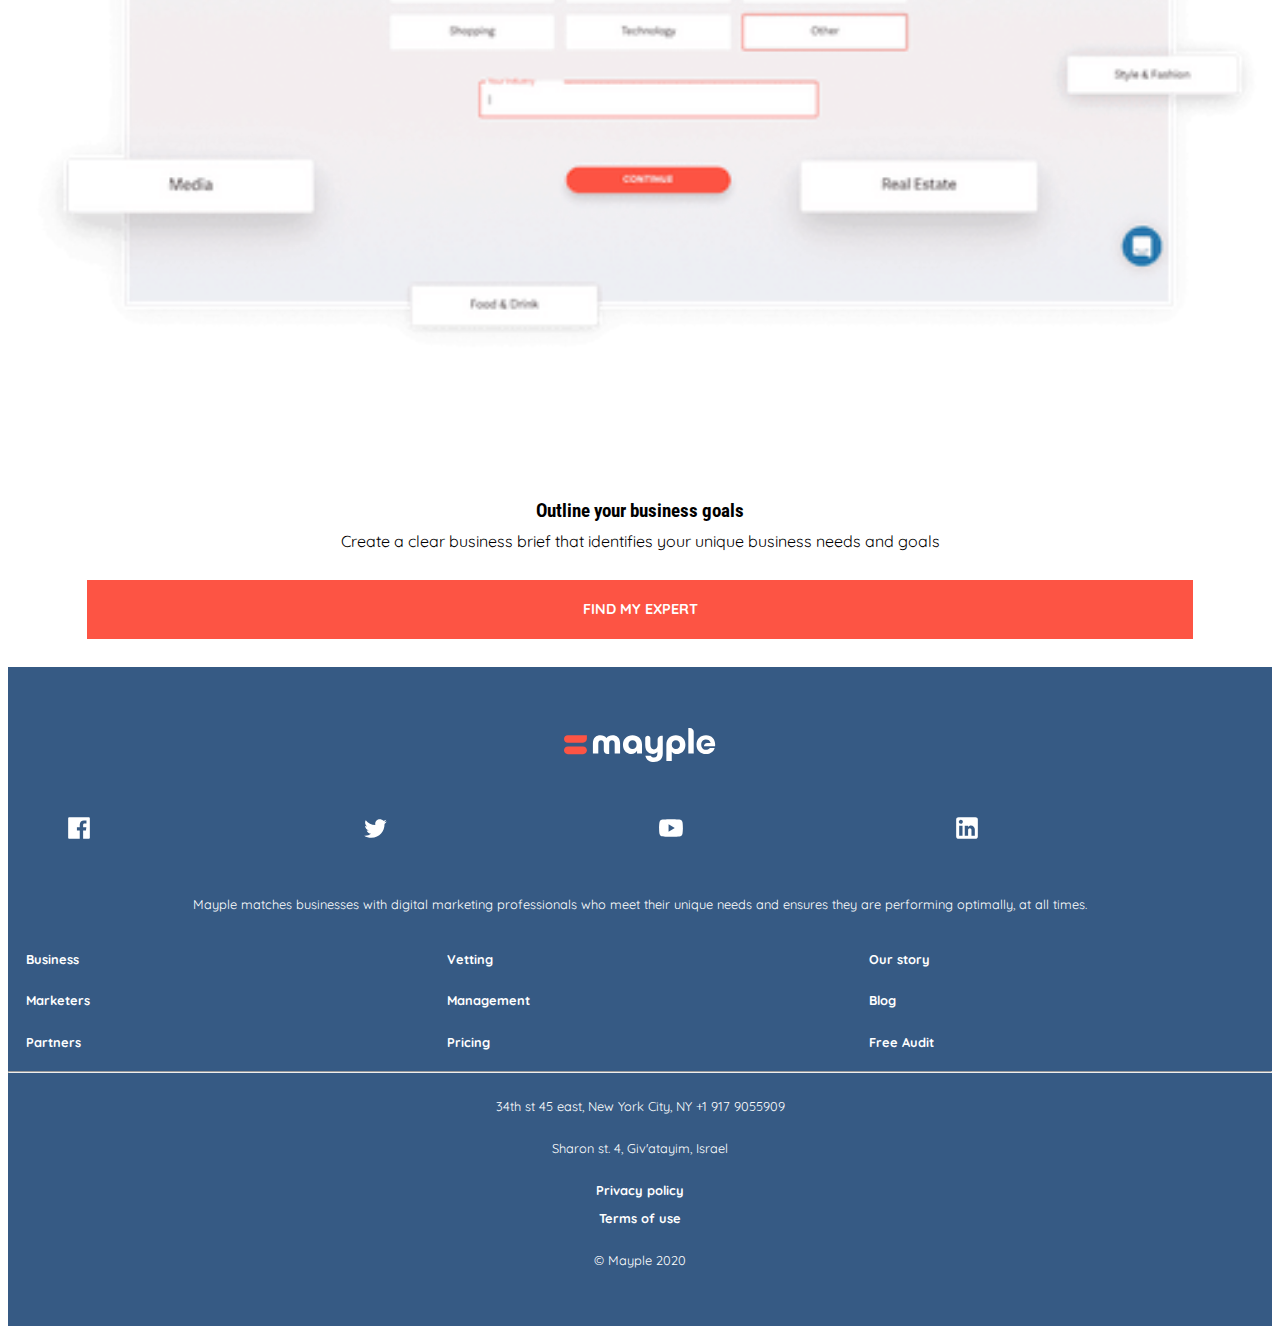
==== commit 82549bdd: "Add files via upload" ====
--- a/index.html
+++ b/index.html
@@ -103,18 +103,20 @@
 						<p>Mayple’s unique AI-based algorithm matches you up with vetted marketing experts that are a perfect fit for what you need</p>
 					</article>
 					<article>
-						<img src="images/fotocar1.png">
-						<h3>Get your right marketing expert</h3>
-						<p>Mayple’s unique AI-based algorithm matches you up with vetted marketing experts that are a perfect fit for what you need</p>
+						<img src="images/fotocar2.png">
+						<h3>Reach the results your business deserves</h3>
+						<p>Mayple vigilantly monitors your project’s performance and challenges your experts to continuously deliver better results</p>
 					</article>
 					<article>
-						<img src="images/fotocar1.png">
-						<h3>Get your right marketing expert</h3>
-						<p>Mayple’s unique AI-based algorithm matches you up with vetted marketing experts that are a perfect fit for what you need</p>
+						<img src="images/fotocar3.png">
+						<h3>Outline your business goals</h3>
+						<p>Create a clear business brief that identifies your unique business needs and goals</p>
 					</article>
+				</div>
+				<div>
 					<button><img src="images/pijllinks.png"></button>
 					<button><img src="images/pijlrechts.png"></button>
-				</div>
+					</div>
 				<a href="#">find my expert</a>
 			</section>
 			<footer>
--- a/styles/style.css
+++ b/styles/style.css
@@ -10,7 +10,6 @@
 header {
 	display: flex;
 	justify-content: space-between;
-	position: fixed;
 
 }
 
@@ -239,10 +238,10 @@
 	justify-content: center;
 }
 
-section:nth-of-type(2) div{
+section:nth-of-type(2) div:nth-of-type (2){
 	position: relative;
 	display: flex;
-	overflow-y: scroll;
+	overflow: hidden;
 
 }
 
@@ -250,7 +249,7 @@
 	margin-top: 1em;
 	text-align: center;
 	display: block;
-	width: 100%;
+	min-width: 100%;
 	
 } 
 
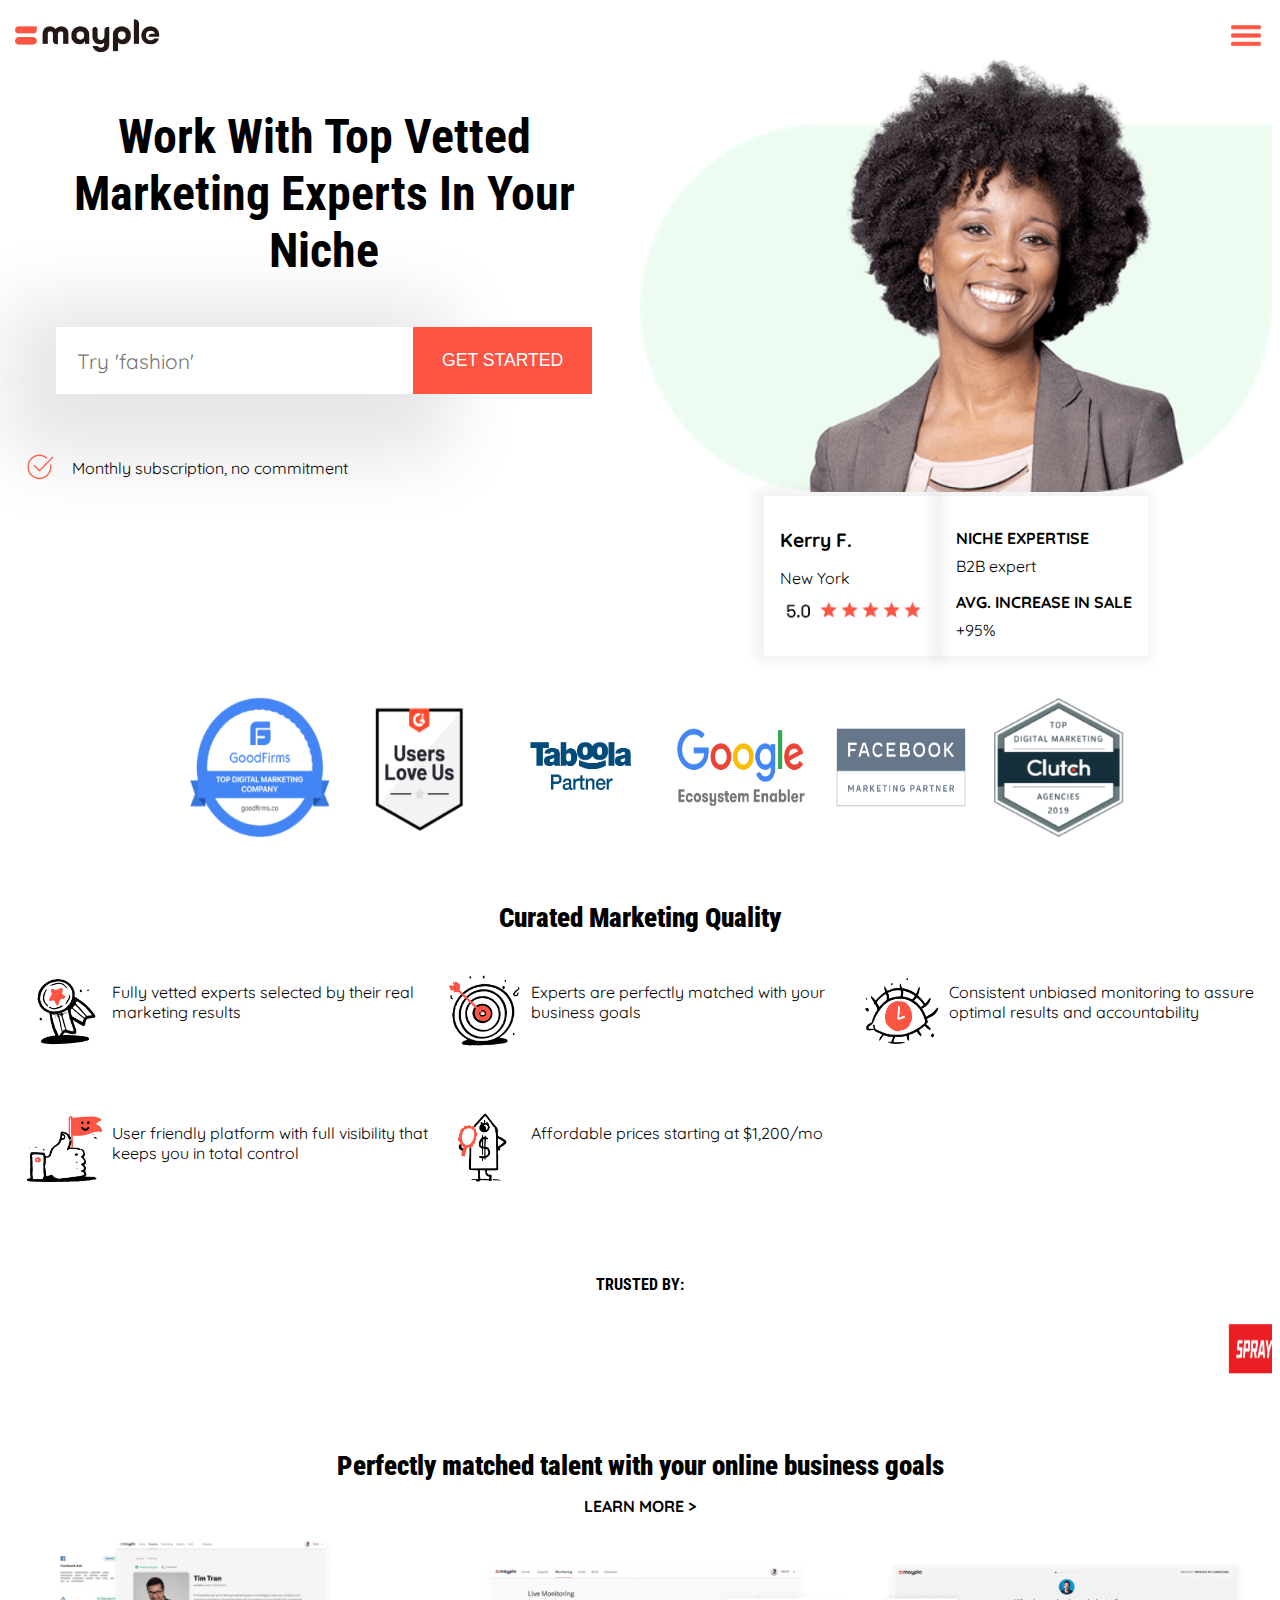
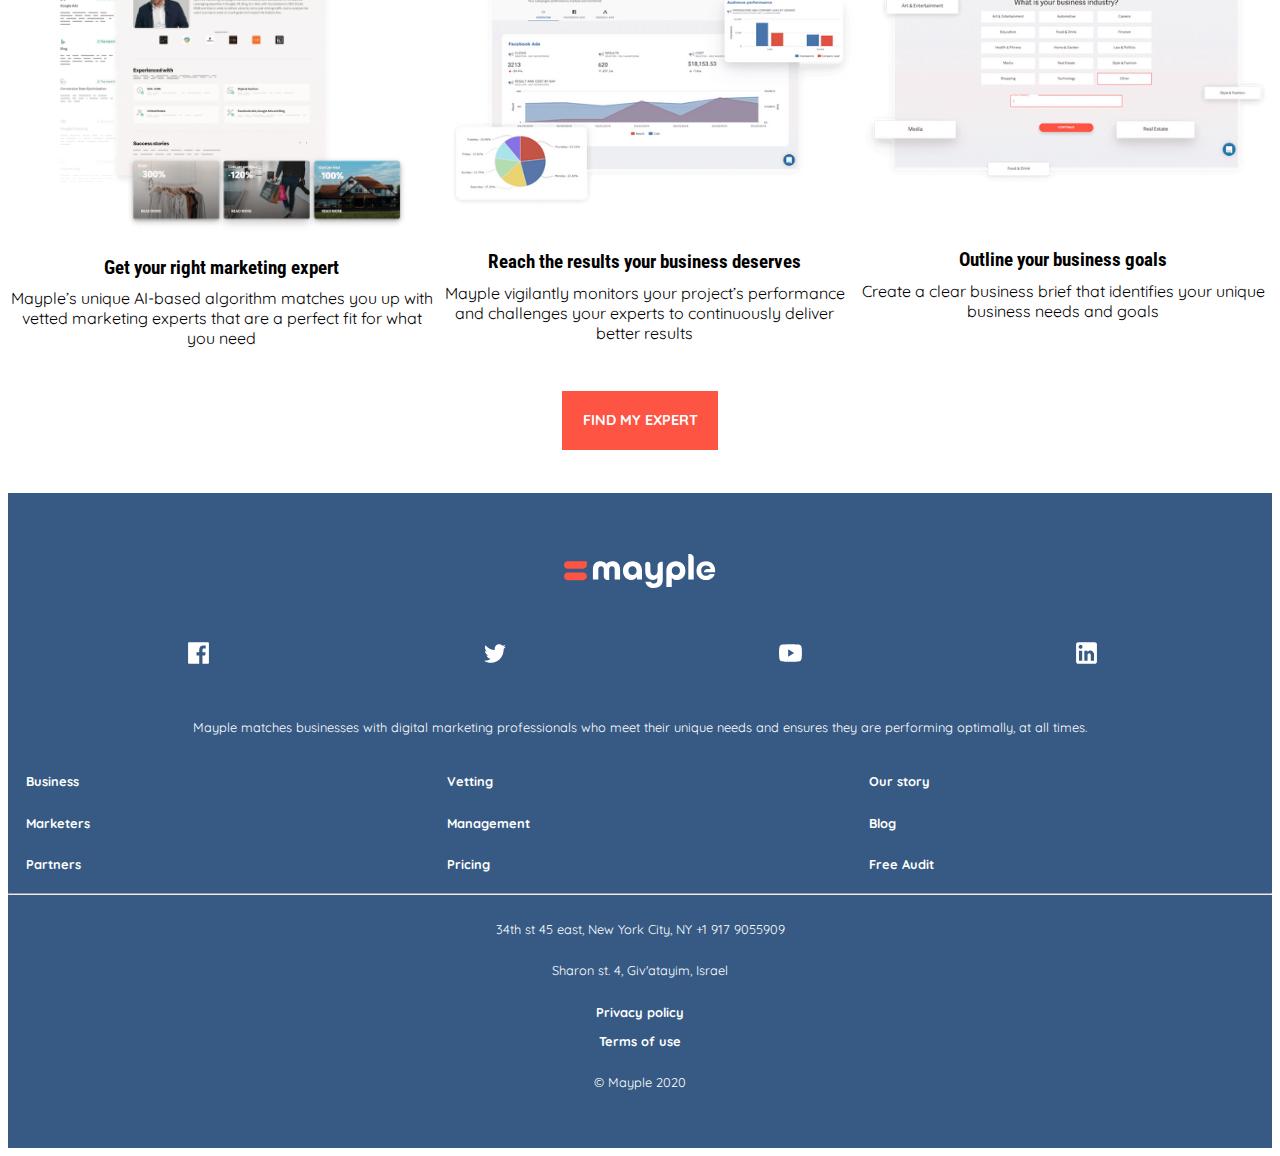
==== commit 4e571f15: "Add files via upload" ====
--- a/index.html
+++ b/index.html
@@ -19,48 +19,52 @@
 				<img src="images/logo.png" alt="logo van Mayple">
 			</a>
 			<button id="hamburger">
-				<img src="images/icon.png" alt="menu">
+			<img src="images/icon.png" alt="menu">
 			</button>
 			<nav>
-			<a href="#">How can we help?</a>
-			<a href="#">Quality Standard</a>
-			<a href="#">Pricing</a>
-			<a href="ourstory.html">Our Story</a>
-			<a href="#">Blog</a>
-			<hr>
-			<div>
-				<a href="#">Apply as an expert</a>
-				<a href="#">Log In</a>
-				<a href="#">Get started</a>
-			</div>
-			
-			</nav>	
+				<a href="#" tabindex=0>How can we help? </a>
+				<a href="#" tabindex=0>Quality Standard</a>
+				<a href="#" tabindex=0>Pricing</a>
+				<a href="ourstory.html" tabindex=0>Our Story</a>
+				<a href="#" tabindex=0>Blog</a>
+				<hr>
+				<div>
+					<a href="#" tabindex=0>Apply as an expert</a>
+					<a href="#" tabindex=0>Log In</a>
+					<a href="#"tabindex=0>Get started</a>
+				</div>
+				
+			</nav>
 		</header>
 		<main>
-			<h1>Work With Top Vetted Marketing Experts In Your Niche</h1>
-			<form action="#">
-				<input type= "search" name="search" placeholder="Try 'fashion'">
-				<input type= "submit" value="Get started" >
-			</form>
 			<div>
-				<img src="images/icon3.png" alt="menu">
-				<p>Monthly subscription, no commitment</p>
+				<h1>Work With Top Vetted Marketing Experts In Your Niche</h1>
+				<form action="#">
+					<input type= "search" name="search" placeholder="Try 'fashion'" tabindex=0>
+					<input type= "submit" value="Get started" tabindex=0>
+				</form>
+				<div>
+					<img src="images/icon3.png" alt="menu">
+					<p>Monthly subscription, no commitment</p>
+				</div>
 			</div>
-			<img src="images/persoon1.png" alt="lachend persoon" id="persoon">
-			<article>
-				<div >
-					<h2 id="naam-persoon"></h2>
-					<p id="locatie"></p>
-					<img src="images/sterren.png">
-				</div>
-				<div >
-					<h3>NICHE EXPERTISE</h3>
-					<p id="expertise"></p>
-					
-					<h3>AVG. INCREASE IN SALE</h3>
-					<p id="sales"></p>
-				</div>
-			</article>
+			<div>
+				<img src="images/persoon1.png" alt="lachend persoon" id="persoon">
+				<article>
+					<div>
+						<h2 id="naam-persoon"></h2>
+						<p id="locatie"></p>
+						<img src="images/sterren.png">
+					</div>
+					<div >
+						<h3>NICHE EXPERTISE</h3>
+						<p id="expertise"></p>
+						
+						<h3>AVG. INCREASE IN SALE</h3>
+						<p id="sales"></p>
+					</div>
+				</article>
+			</div>
 			<ul>
 				<li><img src="images/sponsor1.png"></li>
 				<li><img src="images/sponsor2.png"></li>
@@ -72,6 +76,7 @@
 			<hr>
 			
 		</main>
+		<!-- section 1 -->
 		<section>
 			<h2>Curated Marketing Quality</h2>
 			<ul>
@@ -92,11 +97,13 @@
 				<img src="images/trusted7.png" width="120" height="80" alt="Natural" />
 				</marquee>
 			</section>
+			<!-- section 2 -->
 			<section>
 				<h2> Perfectly matched talent with your online business goals </h2>
-				<a href="default.asp">LEARN MORE >
+				<a href="default.asp" tabindex=0>LEARN MORE >
 				</a>
-				<div>
+				<!-- carrousel -->
+				<div !-- id="carrousel" -->
 					<article>
 						<img src="images/fotocar1.png">
 						<h3>Get your right marketing expert</h3>
@@ -113,11 +120,12 @@
 						<p>Create a clear business brief that identifies your unique business needs and goals</p>
 					</article>
 				</div>
+				<!-- pijltjes carrousel -->
 				<div>
-					<button><img src="images/pijllinks.png"></button>
-					<button><img src="images/pijlrechts.png"></button>
-					</div>
-				<a href="#">find my expert</a>
+					<button id="pijllinks" tabindex=0><img src="images/pijllinks.png"></button>
+					<button id="pijlrechts" tabindex=0><img src="images/pijlrechts.png"></button>
+				</div>
+				<a href="#" tabindex=0>find my expert</a>
 			</section>
 			<footer>
 				<a href="#"><img src="images/logofooter.svg"></a>
@@ -129,21 +137,21 @@
 				</div>
 				<p>Mayple matches businesses with digital marketing professionals who meet their unique needs and ensures they are performing optimally, at all times.</p>
 				<div>
-					<a href="#">Business</a>
-					<a href="#">Vetting</a>
-					<a href="#">Our story</a>
-					<a href="#">Marketers</a>
-					<a href="#">Management</a>
-					<a href="#">Blog</a>
-					<a href="#">Partners</a>
-					<a href="#">Pricing</a>
-					<a href="#">Free Audit</a>
+					<a href="#" tabindex=0>Business </a>
+					<a href="#" tabindex=0>Vetting</a>
+					<a href="#" tabindex=0>Our story</a>
+					<a href="#" tabindex=0>Marketers</a>
+					<a href="#" tabindex=0>Management</a>
+					<a href="#" tabindex=0>Blog</a>
+					<a href="#" tabindex=0>Partners</a>
+					<a href="#" tabindex=0>Pricing</a>
+					<a href="#" tabindex=0>Free Audit</a>
 				</div>
 				<hr>
 				<p>34th st 45 east, New York City, NY +1 917 9055909</p>
 				<p>Sharon st. 4, Giv'atayim, Israel</p>
-				<a href="#">Privacy policy</a>
-				<a href="#">Terms of use</a>
+				<a href="#" tabindex=0>Privacy policy</a>
+				<a href="#" tabindex=0>Terms of use</a>
 				<p>© Mayple 2020</p>
 			</div>
 		</footer>
--- a/styles/style.css
+++ b/styles/style.css
@@ -43,7 +43,7 @@
 	width: 100vw;
 	height: 72vh;
 	z-index: 100;
-	transform: translateY(-100%);
+	transform: translateY(-200%);
 	transition: 0.5s;
 }
 .active nav {
@@ -64,6 +64,10 @@
 
 nav div a{
 	justify-content: center;
+}
+
+nav div {
+	background-color: white;
 }
 
 nav div a:last-of-type {
@@ -127,7 +131,15 @@
 	display: flex;
 	font-size: 0.9em;
 	justify-content: center;
-	margin-top: 1em;
+	margin-top: 1em;	
+}
+
+main div:first-of-type {
+	display: block;
+}
+
+main div:first-of-type > div {
+	display: flex;
 }
 
 #persoon {
@@ -238,13 +250,22 @@
 	justify-content: center;
 }
 
-section:nth-of-type(2) div:nth-of-type (2){
+section:nth-of-type(2) div:nth-of-type(1){
+	overflow-x: hidden;
+}
+
+
+section:nth-of-type(2) div:nth-of-type(2){
 	position: relative;
 	display: flex;
-	overflow: hidden;
-
-}
-
+
+}
+
+
+section:nth-of-type(2) div:nth-of-type(1){
+	display: flex;
+
+}
 section:nth-of-type(2)  article {
 	margin-top: 1em;
 	text-align: center;
@@ -271,12 +292,12 @@
 
 section:nth-of-type(2) div > button:first-of-type, section:nth-of-type(2) div > button:nth-of-type(2) {
 	position: absolute;
-	transform: translateY(-200%);
 	top: 50%;
 	width: 1.5em;
 	border-style: none;
 	background-color: white;
 	width: 2em;
+	transform: translateY(-800%);
 }
 
 section:nth-of-type(2) div button:first-of-type {
@@ -286,6 +307,7 @@
 section:nth-of-type(2) div button:nth-of-type(2) {
 	right:0;
 }
+
 
 section:nth-of-type(2) a:nth-of-type(2), .pagina2 main a {
 	border-style: none;
@@ -348,6 +370,7 @@
 	margin: 2em;
 }
 
+
 .pagina2 {
 	font-size: 1em;
 }
@@ -357,7 +380,6 @@
 }
 /*.pagina2 main {
 background-image: url("achtergrond2.svg")
-
 }*/
 .pagina2 main {
 	position: relative;
@@ -365,11 +387,27 @@
 	margin-bottom: 8em;
 }
 
-.pagina2 main img:first-of-type {
+.pagina2 main h1 {
+	font-size: 2em;
+}
+
+.pagina2 main a {
+	margin: 0;
+}
+
+.pagina2 main img:first-of-type , .pagina2 main img:nth-of-type(2) {
 	position: absolute;
 	top: 0;
-	 z-index: -1;
-	 width: 100%;
+	z-index: -1;
+	width: 100%;
+}
+
+.pagina2 main img:nth-of-type(2) {
+	display: none;
+}
+
+.pagina2 section:first-of-type {
+	background-color: white;
 }
 
 .pagina2 > section:first-of-type h2:nth-of-type(2) {
@@ -398,68 +436,74 @@
 
 .pagina2 section:first-of-type > img {
 	width: 100%;
-	margin-top: 3em;
+	height: 100%;
 	margin-bottom: 3em;
 }
  .pagina2 section:nth-of-type(2) article img {
  	width: 90%;
  	margin: 1em;
- }
+}
+
+.pagina2 section:nth-of-type(2) div {
+ 		display: block;
+ 	}
 
  .pagina2 section:nth-of-type(2) > h2:first-of-type {
  	margin: 2em;
- }
+}
  .pagina2 section:nth-of-type(2) article h2{
  	text-align: left;
  	margin: 0;
  	margin-left: 0.7em;
  	margin-bottom: 1em;
  	margin-top: 1em;
- }
+}
 .pagina2 section:nth-of-type(2) {
-	position: relative;
-	display: flex;
-	flex-direction: row;
+	/*position: relative;*/
+	display: flex;
+	flex-direction: column;
 	justify-content: center;
+	background-color: #fcf4de;
 }
 
  .pagina2 section:nth-of-type(2) article {
  	text-align: left;
- 	position: absolute;
+ 	/*position: absolute;*/
  	background-color: white;
  	width: 90%;
  	top: 7em;
-
- 	
- }
+ 	justify-content: center;
+ 	margin: auto;
+}
 
  .pagina2 section:nth-of-type(2) article p{
 	font-size:1em;
-	margin-bottom:1em; 
+	margin-bottom:2em;
+	margin-top: 2em;
+
 }
 
  .pagina2 section:nth-of-type(3) {
- background-color: #fcf4de;
- margin: 0;
- margin-top: 25em;
- padding-bottom: 6em;
+	 background-color: #fcf4de;
+	 padding-top: 5em;
+
 }
 
 .pagina2 section:nth-of-type(3) h2 {
-	padding-top: 10em;
 	font-family: 'Roboto Condensed', sans-serif;
 	text-transform: none;
 	font-size: 2em;
 	text-align: center;
 	color: #fd5444;
+	margin: 0;
 
 }
 
 .pagina2 section:nth-of-type(3) ul li div h3 {
-font-family: 'Roboto Condensed', sans-serif;
-font-size: 1.5em;
-margin: 0;
-margin-bottom: 0.5em;
+	font-family: 'Roboto Condensed', sans-serif;
+	font-size: 1.5em;
+	margin: 0;
+	margin-bottom: 0.5em;
 }
 
 .pagina2 section:nth-of-type(3) ul li img  {
@@ -479,3 +523,167 @@
 	color: gray;
 	background-color: pink; 
 }
+
+@media (min-width: 400px) {
+	.pagina2 main a {
+		width: 20em;
+		margin: auto;
+	}
+}
+
+
+@media (min-width: 800px) {
+	main {
+		display: grid;
+		grid-template-columns: 1fr 1fr;
+	}
+
+	main h1 {
+		font-size: 3em;
+	}
+
+	main h3 {
+		font-size: 1em;
+	}
+
+	main form {
+		display: grid;
+		grid-template-columns: 2fr 1fr;
+		margin: 3em;
+		padding: 0;	
+	}
+
+	main input:first-of-type {
+		margin: 0;
+	}
+
+	main hr {
+		display: none;
+		min-width: 100;
+	}
+
+	main ul {
+		grid-column: 1 / -1;
+		flex-wrap: nowrap;
+		margin: auto;
+	}
+
+	main ul li img:nth-child(1){
+	width: 10em;
+	padding: 0.5em;
+	}
+
+	section:first-of-type ul:first-of-type {
+		display: grid;
+		grid-template-columns: 1fr 1fr 1fr;
+		grid-gap: 2em;
+	}
+
+	section:nth-of-type(2) {
+		display: block;
+	}
+
+
+	section:nth-of-type(2)  article {
+		min-width: 33%
+	}
+
+	section:nth-of-type(2) div:nth-of-type(2){
+		display: none;
+
+	}
+
+	section:nth-of-type(2) {
+		display: flex;
+		flex-direction: column;
+		justify-content: center;
+	}
+
+	section:nth-of-type(2) a:last-of-type {
+		margin: auto;
+		margin-top: 3em;
+		margin-bottom: 3em;
+	}
+
+	.pagina2 main{
+		display: flex;
+		flex-direction: column;
+		justify-content: center;
+	}
+
+	.pagina2 main img:first-of-type, .pagina2 main img:nth-of-type(2) {
+		width: 20%
+	}
+
+	.pagina2 main img:nth-of-type(2) {
+		right: 0;
+	}
+
+	.pagina2 main img:nth-of-type(2) {
+	display: initial;
+	}
+
+	.pagina2 main h1  {
+		font-size: 3.5em;
+	}
+
+	.pagina2 main h3 {
+		font-size: 1.5em;
+	}
+	.pagina2 main a {
+		width: 20em;
+		margin: auto;
+	}
+
+	.pagina2 section:first-of-type {
+		display: flex;
+	}
+
+	.pagina2 section:first-of-type div {
+		display: flex;
+		flex-direction: column;
+		margin-right: 2em;
+	}
+	.pagina2 section:first-of-type div h2 , .pagina2 section:first-of-type div p  {
+		text-align: left;
+		align-content: left;
+		margin: 0;
+	}
+
+	.pagina2 section:first-of-type img {
+		width: 50em;
+
+	}
+
+	.pagina2 section:first-of-type div ul {
+		display: block;
+	}
+	.pagina2 section:nth-of-type(2) {
+		background-color: #fcf4de;
+		display: flex; 
+		flex-direction: column;
+		justify-content: center;
+	}
+	.pagina2 section:nth-of-type(2) article {
+		display: flex;
+ 	}
+
+ 	.pagina2 section:nth-of-type(3) ul {
+ 		display: grid;
+ 		grid-template-columns: 1fr 1fr;
+ 		grid-gap: 2em;
+ 	}
+ 
+ 	footer div:first-of-type a {
+ 		display: flex;
+ 		justify-content: center;
+ 	}
+
+}
+
+
+
+
+
+
+
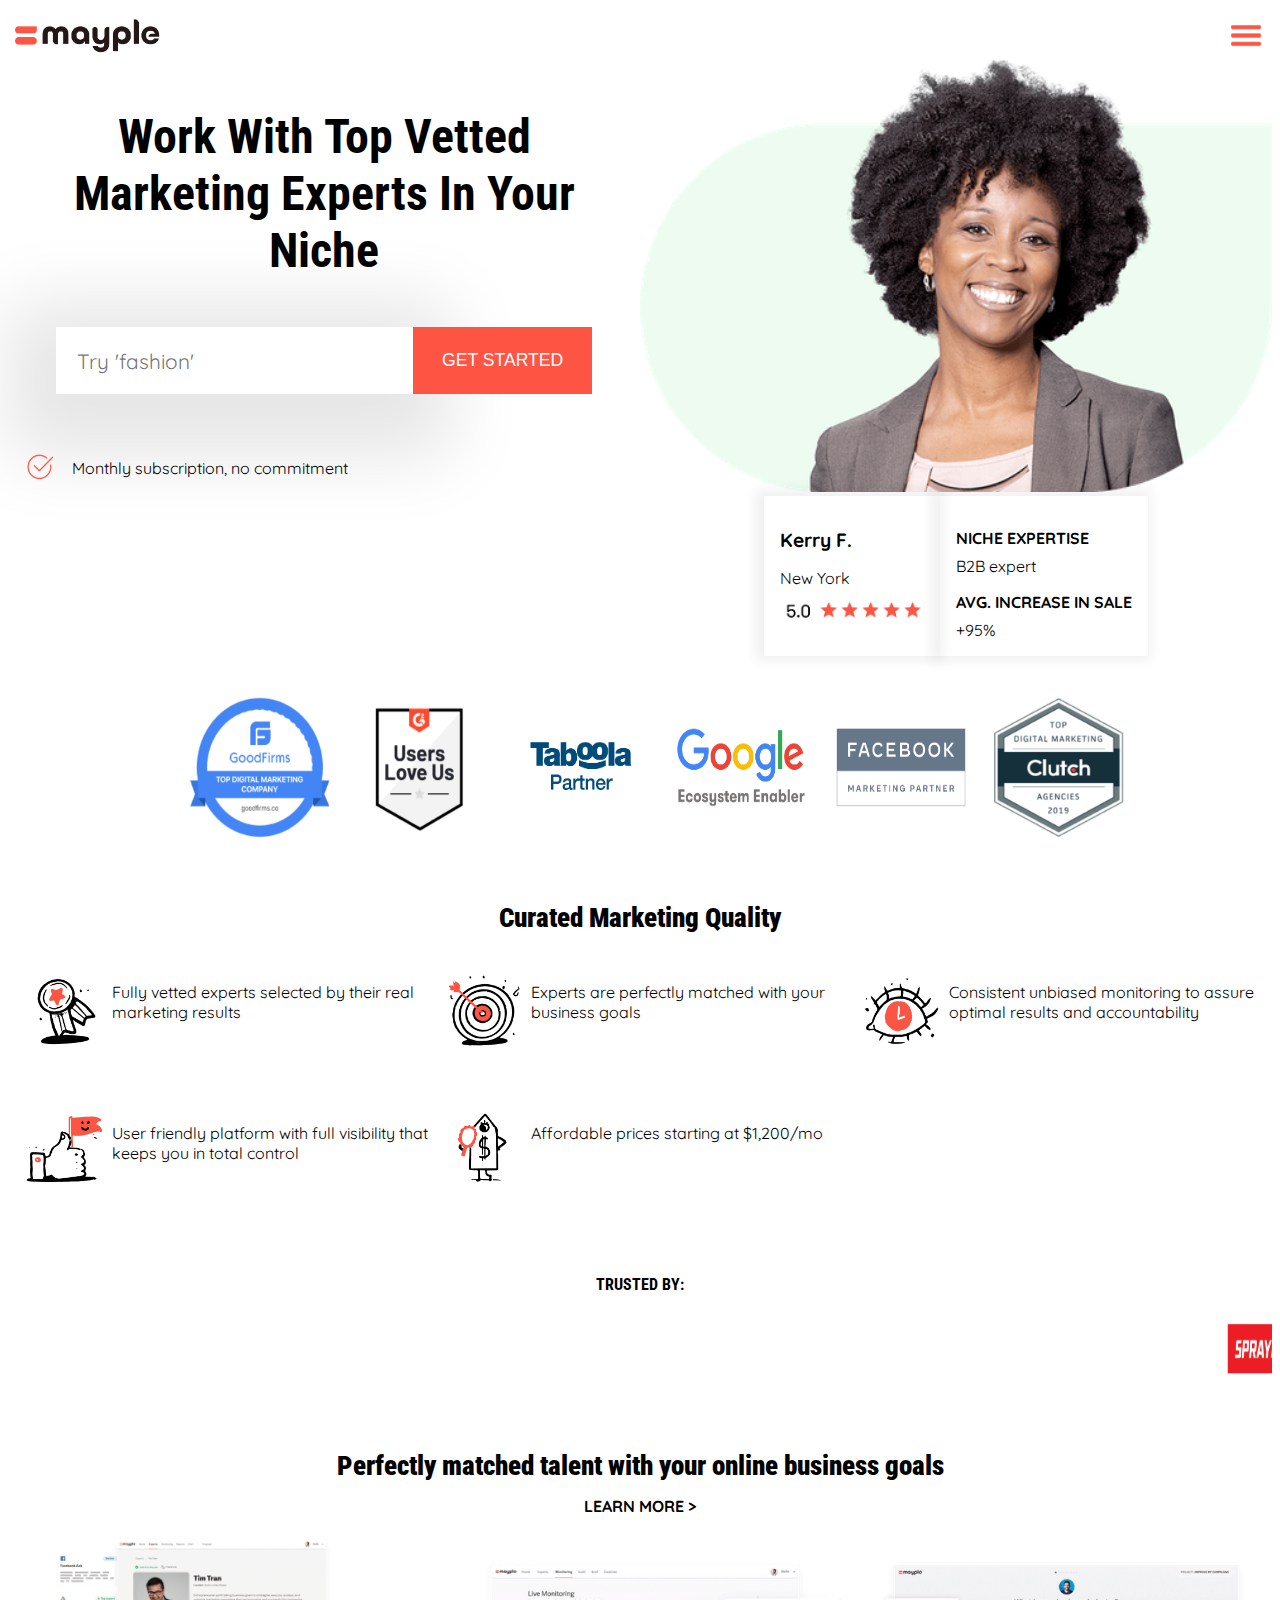
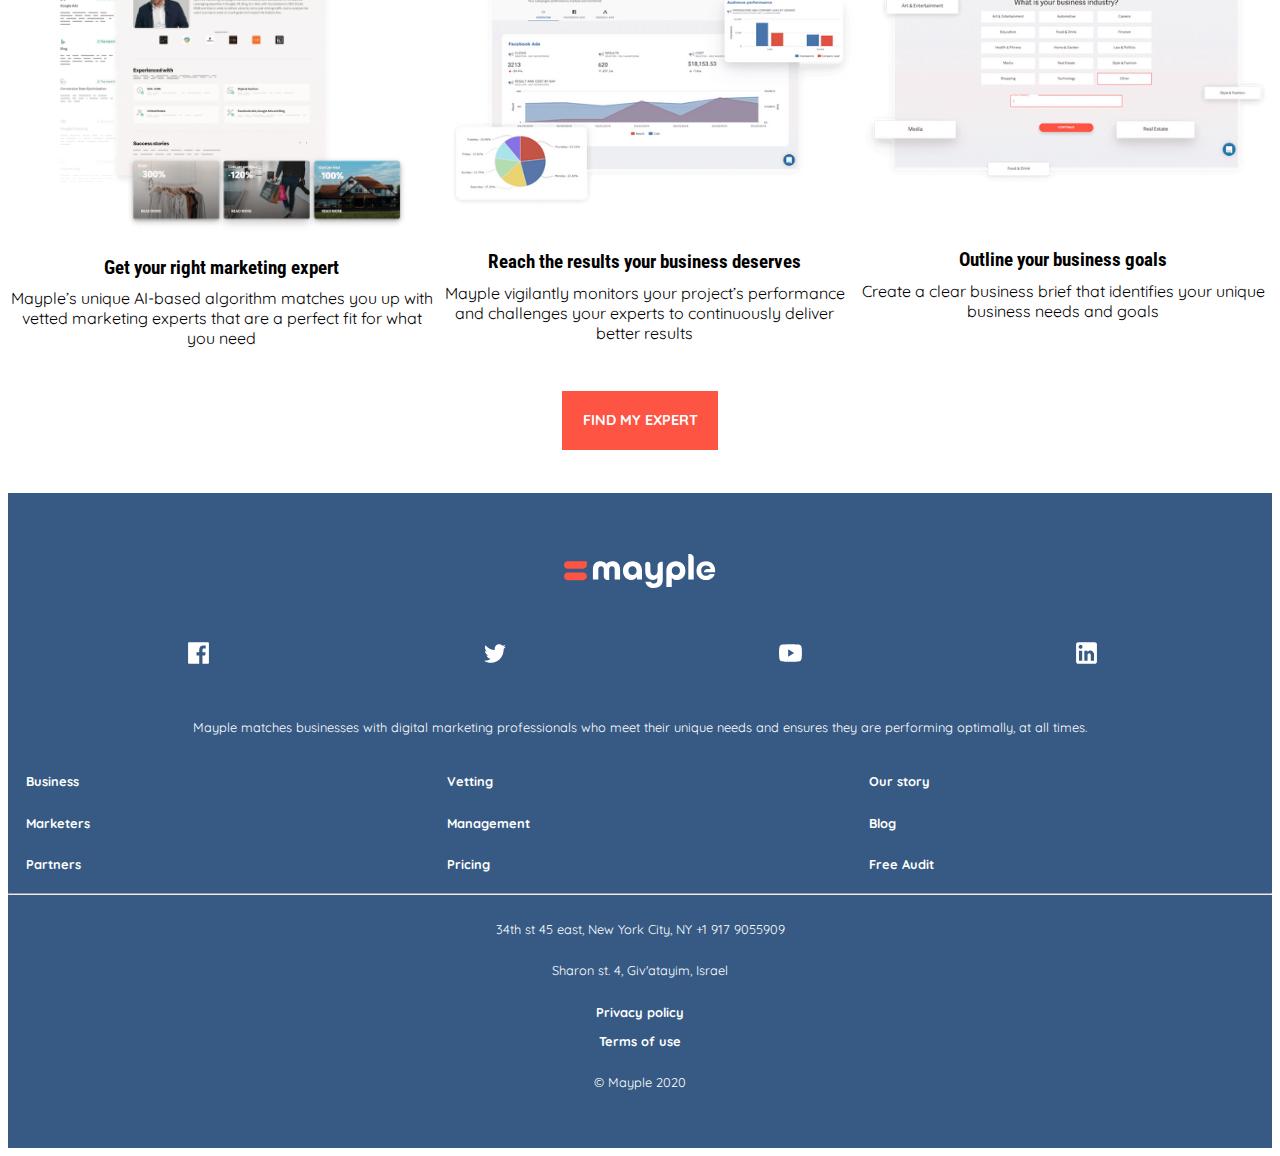
==== commit 7c1658a3: "Update index.html" ====
--- a/index.html
+++ b/index.html
@@ -6,7 +6,7 @@
 		<meta name="author" content="Michelle Schoen">
 		<meta name="viewport" content="width=device-width, initial-scale=1">
 		
-		<title>Naam van je site en/of pagina</title>
+		<title>Mayble nagebouwd</title>
 		
 		<link href="styles/style.css" rel="stylesheet">
 		<link href="https://fonts.googleapis.com/css2?family=Roboto+Condensed:wght@400;700&display=swap" rel="stylesheet">
@@ -157,4 +157,4 @@
 		</footer>
 		<script src="scripts/script.js"></script>
 	</body>
-</html>+</html>
--- a/styles/style.css
+++ b/styles/style.css
@@ -1,6 +1,8 @@
 /* CSS Document */
-*, *::after, *::before {
-  box-sizing:border-box;  
+*,
+*::after,
+*::before {
+	box-sizing: border-box;
 }
 
 body {
@@ -13,24 +15,24 @@
 
 }
 
-header > a img {
+header>a img {
 	width: 10em;
 }
 
-header > button img {
+header>button img {
 	width: 3em;
 	margin-top: 0.5em;
 	height: 2.2em;
 }
 
-header > button {
+header>button {
 	position: relative;
 	z-index: 200;
 	border-style: none;
 	background-color: white;
 }
 
-header > a {
+header>a {
 	position: relative;
 	z-index: 200;
 }
@@ -46,23 +48,25 @@
 	transform: translateY(-200%);
 	transition: 0.5s;
 }
+
 .active nav {
 	transform: translateY(0);
 	transition: 0.5s;
 }
 
-nav a{
+nav a {
 	justify-content: left;
 	margin-top: 2em;
 	margin-bottom: 2.5em;
 	font-size: 0.9em;
 	margin-left: 1em
 }
-nav > a:first-of-type {
+
+nav>a:first-of-type {
 	margin-top: 7em;
 }
 
-nav div a{
+nav div a {
 	justify-content: center;
 }
 
@@ -81,17 +85,17 @@
 }
 
 h1 {
-text-align: center; 
-font-size: 2em;
-margin: 1em;
-font-family: 'Roboto Condensed', sans-serif;
+	text-align: center;
+	font-size: 2em;
+	margin: 1em;
+	font-family: 'Roboto Condensed', sans-serif;
 }
 
 main div:first-of-type {
 	display: flex;
 }
 
-main > div:nth-of-type(1) img:first-of-type{
+main>div:nth-of-type(1) img:first-of-type {
 	width: 2em;
 	height: 2em;
 	margin-left: 1em;
@@ -100,13 +104,13 @@
 
 form {
 	display: flex;
-	flex-direction: column; 
+	flex-direction: column;
 }
 
 input:nth-child(1) {
 	border-style: none;
 	padding: 1em;
-	box-shadow: -5px 19px 72px 44px rgba(0,0,0,0.10);
+	box-shadow: -5px 19px 72px 44px rgba(0, 0, 0, 0.10);
 	margin-bottom: 1em;
 	font-size: 1.3em;
 	font-family: 'Quicksand', sans-serif;
@@ -120,6 +124,7 @@
 	color: white;
 	font-size: 1.1em;
 }
+
 /*main div:first-of-type img:first-of-type {
 	width: 1.5em;
 	height: 1.5em;
@@ -131,29 +136,29 @@
 	display: flex;
 	font-size: 0.9em;
 	justify-content: center;
-	margin-top: 1em;	
+	margin-top: 1em;
 }
 
 main div:first-of-type {
 	display: block;
 }
 
-main div:first-of-type > div {
+main div:first-of-type>div {
 	display: flex;
 }
 
 #persoon {
 	width: 100%;
-	margin-bottom:1em;
+	margin-bottom: 1em;
 }
 
 ul {
 	list-style: none;
 	display: flex;
-	flex-wrap: wrap;	
-}
-
-li img:nth-child(1){
+	flex-wrap: wrap;
+}
+
+li img:nth-child(1) {
 	width: 6em;
 	padding: 0.5em;
 }
@@ -167,12 +172,13 @@
 }
 
 h2 {
-font-size: 1.2em;
-font-weight: 900;
-
-}
-
-h3 {font-size: 2.8vw;
+	font-size: 1.2em;
+	font-weight: 900;
+
+}
+
+h3 {
+	font-size: 2.8vw;
 	margin-bottom: 0.5em;
 
 }
@@ -188,14 +194,14 @@
 main article div {
 	display: flex;
 	flex-direction: column;
-	box-shadow: -3px -1px 12px 6px rgba(0,0,0,0.06);
+	box-shadow: -3px -1px 12px 6px rgba(0, 0, 0, 0.06);
 	padding: 1em;
 	padding-right: 1em;
 	border-style: solid 1px gray;
 
-} 
-
-main > div:first-of-type p{
+}
+
+main>div:first-of-type p {
 	margin: 1em;
 }
 
@@ -219,13 +225,14 @@
 	margin-top: -1.2em;
 }
 
-section li{
-margin-left: -2em;
-}
-
-section:nth-of-type(2) h2, section:nth-of-type(1) h2:first-of-type {
+section li {
+	margin-left: -2em;
+}
+
+section:nth-of-type(2) h2,
+section:nth-of-type(1) h2:first-of-type {
 	font-family: 'Roboto Condensed', sans-serif;
-	text-align: center; 
+	text-align: center;
 	font-size: 1.7em;
 	margin: 0.5em;
 	margin-top: 2em;
@@ -233,7 +240,7 @@
 
 
 
-section:first-of-type > h2:nth-of-type(2) {
+section:first-of-type>h2:nth-of-type(2) {
 	font-size: 1em;
 	font-family: 'Roboto Condensed', sans-serif;
 	font-weight: bold;
@@ -250,31 +257,37 @@
 	justify-content: center;
 }
 
-section:nth-of-type(2) div:nth-of-type(1){
+section:nth-of-type(2) div:nth-of-type(1) {
 	overflow-x: hidden;
 }
 
 
-section:nth-of-type(2) div:nth-of-type(2){
+section:nth-of-type(2) div:nth-of-type(2) {
 	position: relative;
 	display: flex;
 
 }
 
 
-section:nth-of-type(2) div:nth-of-type(1){
-	display: flex;
-
-}
-section:nth-of-type(2)  article {
+section:nth-of-type(2) div:nth-of-type(1) {
+	display: flex;
+
+}
+
+:root {
+	--translate-x: 0%;
+}
+
+section:nth-of-type(2) article {
 	margin-top: 1em;
 	text-align: center;
 	display: block;
 	min-width: 100%;
-	
-} 
-
-section:nth-of-type(2)  div article img {
+	transform: translateX(var(--translate-x))
+}
+
+
+section:nth-of-type(2) div article img {
 	width: 100%
 }
 
@@ -283,14 +296,16 @@
 	font-size: 1.2em;
 	font-family: 'Roboto Condensed', sans-serif;
 }
-section:nth-of-type(2) > article p {
+
+section:nth-of-type(2)>article p {
 	font-size: 0.8em;
 	line-height: 2em;
 	margin-left: 1.5em;
 	margin-right: 1.5em;
 }
 
-section:nth-of-type(2) div > button:first-of-type, section:nth-of-type(2) div > button:nth-of-type(2) {
+section:nth-of-type(2) div>button:first-of-type,
+section:nth-of-type(2) div>button:nth-of-type(2) {
 	position: absolute;
 	top: 50%;
 	width: 1.5em;
@@ -305,30 +320,32 @@
 }
 
 section:nth-of-type(2) div button:nth-of-type(2) {
-	right:0;
-}
-
-
-section:nth-of-type(2) a:nth-of-type(2), .pagina2 main a {
+	right: 0;
+}
+
+
+section:nth-of-type(2) a:nth-of-type(2),
+.pagina2 main a {
 	border-style: none;
 	background-color: #fd5444;
 	text-transform: uppercase;
 	color: white;
 	font-size: 0.9em;
 	padding: 1.4em;
-	margin:2em;
+	margin: 2em;
 	margin-left: 5.5em;
-	margin-right: 5.5em;	
-}
-
-section:nth-of-type(2) div button:first-of-type img, section:nth-of-type(2) div button:nth-of-type(2) img{
+	margin-right: 5.5em;
+}
+
+section:nth-of-type(2) div button:first-of-type img,
+section:nth-of-type(2) div button:nth-of-type(2) img {
 	width: 100%
 }
 
 footer {
 	background-color: #365a84;
 	color: white;
-	padding-top:3em;
+	padding-top: 3em;
 	padding-bottom: 2em;
 
 
@@ -345,12 +362,11 @@
 }
 
 footer div:nth-of-type(2) {
-	display: grid; 
+	display: grid;
 	grid-template-columns: 1fr 1fr 1fr;
 }
 
-footer div a 
-{
+footer div a {
 	/*color: white;
 	margin: 1em;*/
 	display: block;
@@ -364,7 +380,7 @@
 }
 
 
-footer > p {
+footer>p {
 	text-align: center;
 	font-size: 0.8em;
 	margin: 2em;
@@ -374,10 +390,12 @@
 .pagina2 {
 	font-size: 1em;
 }
-.pagina2 main > h3 {
+
+.pagina2 main>h3 {
 	text-align: center;
 	font-size: 1.2em;
 }
+
 /*.pagina2 main {
 background-image: url("achtergrond2.svg")
 }*/
@@ -395,7 +413,8 @@
 	margin: 0;
 }
 
-.pagina2 main img:first-of-type , .pagina2 main img:nth-of-type(2) {
+.pagina2 main img:first-of-type,
+.pagina2 main img:nth-of-type(2) {
 	position: absolute;
 	top: 0;
 	z-index: -1;
@@ -410,7 +429,7 @@
 	background-color: white;
 }
 
-.pagina2 > section:first-of-type h2:nth-of-type(2) {
+.pagina2>section:first-of-type h2:nth-of-type(2) {
 	margin-bottom: 2em;
 	font-family: 'Roboto Condensed', sans-serif;
 	text-transform: none;
@@ -418,7 +437,7 @@
 	margin-top: 3em;
 }
 
-.pagina2 > section:first-of-type p {
+.pagina2>section:first-of-type p {
 	text-align: center;
 	font-size: 1.5;
 	margin: 1em;
@@ -434,30 +453,33 @@
 	margin-right: 1em;
 }
 
-.pagina2 section:first-of-type > img {
+.pagina2 section:first-of-type>img {
 	width: 100%;
 	height: 100%;
 	margin-bottom: 3em;
 }
- .pagina2 section:nth-of-type(2) article img {
- 	width: 90%;
- 	margin: 1em;
+
+.pagina2 section:nth-of-type(2) article img {
+	width: 90%;
+	margin: 1em;
 }
 
 .pagina2 section:nth-of-type(2) div {
- 		display: block;
- 	}
-
- .pagina2 section:nth-of-type(2) > h2:first-of-type {
- 	margin: 2em;
-}
- .pagina2 section:nth-of-type(2) article h2{
- 	text-align: left;
- 	margin: 0;
- 	margin-left: 0.7em;
- 	margin-bottom: 1em;
- 	margin-top: 1em;
-}
+	display: block;
+}
+
+.pagina2 section:nth-of-type(2)>h2:first-of-type {
+	margin: 2em;
+}
+
+.pagina2 section:nth-of-type(2) article h2 {
+	text-align: left;
+	margin: 0;
+	margin-left: 0.7em;
+	margin-bottom: 1em;
+	margin-top: 1em;
+}
+
 .pagina2 section:nth-of-type(2) {
 	/*position: relative;*/
 	display: flex;
@@ -466,26 +488,26 @@
 	background-color: #fcf4de;
 }
 
- .pagina2 section:nth-of-type(2) article {
- 	text-align: left;
- 	/*position: absolute;*/
- 	background-color: white;
- 	width: 90%;
- 	top: 7em;
- 	justify-content: center;
- 	margin: auto;
-}
-
- .pagina2 section:nth-of-type(2) article p{
-	font-size:1em;
-	margin-bottom:2em;
+.pagina2 section:nth-of-type(2) article {
+	text-align: left;
+	/*position: absolute;*/
+	background-color: white;
+	width: 90%;
+	top: 7em;
+	justify-content: center;
+	margin: auto;
+}
+
+.pagina2 section:nth-of-type(2) article p {
+	font-size: 1em;
+	margin-bottom: 2em;
 	margin-top: 2em;
 
 }
 
- .pagina2 section:nth-of-type(3) {
-	 background-color: #fcf4de;
-	 padding-top: 5em;
+.pagina2 section:nth-of-type(3) {
+	background-color: #fcf4de;
+	padding-top: 5em;
 
 }
 
@@ -506,13 +528,13 @@
 	margin-bottom: 0.5em;
 }
 
-.pagina2 section:nth-of-type(3) ul li img  {
- margin-bottom: 7em;
- padding: 0;
- width: 4em;
- margin-right: 2em;
-}
-	
+.pagina2 section:nth-of-type(3) ul li img {
+	margin-bottom: 7em;
+	padding: 0;
+	width: 4em;
+	margin-right: 2em;
+}
+
 /*.pagina2 section:nth-of-type(3) ul li:nth-of-type(2) img {
 	margin-top: 0.2em;*/
 }
@@ -521,7 +543,7 @@
 .pagina2 section:nth-of-type(3) ul li div p {
 	font-size: 0.7em;
 	color: gray;
-	background-color: pink; 
+	background-color: pink;
 }
 
 @media (min-width: 400px) {
@@ -550,7 +572,7 @@
 		display: grid;
 		grid-template-columns: 2fr 1fr;
 		margin: 3em;
-		padding: 0;	
+		padding: 0;
 	}
 
 	main input:first-of-type {
@@ -568,9 +590,9 @@
 		margin: auto;
 	}
 
-	main ul li img:nth-child(1){
-	width: 10em;
-	padding: 0.5em;
+	main ul li img:nth-child(1) {
+		width: 10em;
+		padding: 0.5em;
 	}
 
 	section:first-of-type ul:first-of-type {
@@ -584,11 +606,11 @@
 	}
 
 
-	section:nth-of-type(2)  article {
+	section:nth-of-type(2) article {
 		min-width: 33%
 	}
 
-	section:nth-of-type(2) div:nth-of-type(2){
+	section:nth-of-type(2) div:nth-of-type(2) {
 		display: none;
 
 	}
@@ -605,13 +627,14 @@
 		margin-bottom: 3em;
 	}
 
-	.pagina2 main{
+	.pagina2 main {
 		display: flex;
 		flex-direction: column;
 		justify-content: center;
 	}
 
-	.pagina2 main img:first-of-type, .pagina2 main img:nth-of-type(2) {
+	.pagina2 main img:first-of-type,
+	.pagina2 main img:nth-of-type(2) {
 		width: 20%
 	}
 
@@ -620,16 +643,17 @@
 	}
 
 	.pagina2 main img:nth-of-type(2) {
-	display: initial;
-	}
-
-	.pagina2 main h1  {
+		display: initial;
+	}
+
+	.pagina2 main h1 {
 		font-size: 3.5em;
 	}
 
 	.pagina2 main h3 {
 		font-size: 1.5em;
 	}
+
 	.pagina2 main a {
 		width: 20em;
 		margin: auto;
@@ -637,6 +661,7 @@
 
 	.pagina2 section:first-of-type {
 		display: flex;
+
 	}
 
 	.pagina2 section:first-of-type div {
@@ -644,7 +669,9 @@
 		flex-direction: column;
 		margin-right: 2em;
 	}
-	.pagina2 section:first-of-type div h2 , .pagina2 section:first-of-type div p  {
+
+	.pagina2 section:first-of-type div h2,
+	.pagina2 section:first-of-type div p {
 		text-align: left;
 		align-content: left;
 		margin: 0;
@@ -658,32 +685,27 @@
 	.pagina2 section:first-of-type div ul {
 		display: block;
 	}
+
 	.pagina2 section:nth-of-type(2) {
 		background-color: #fcf4de;
-		display: flex; 
+		display: flex;
 		flex-direction: column;
 		justify-content: center;
 	}
+
 	.pagina2 section:nth-of-type(2) article {
 		display: flex;
- 	}
-
- 	.pagina2 section:nth-of-type(3) ul {
- 		display: grid;
- 		grid-template-columns: 1fr 1fr;
- 		grid-gap: 2em;
- 	}
- 
- 	footer div:first-of-type a {
- 		display: flex;
- 		justify-content: center;
- 	}
-
-}
-
-
-
-
-
-
-
+	}
+
+	.pagina2 section:nth-of-type(3) ul {
+		display: grid;
+		grid-template-columns: 1fr 1fr;
+		grid-gap: 2em;
+	}
+
+	footer div:first-of-type a {
+		display: flex;
+		justify-content: center;
+	}
+
+}